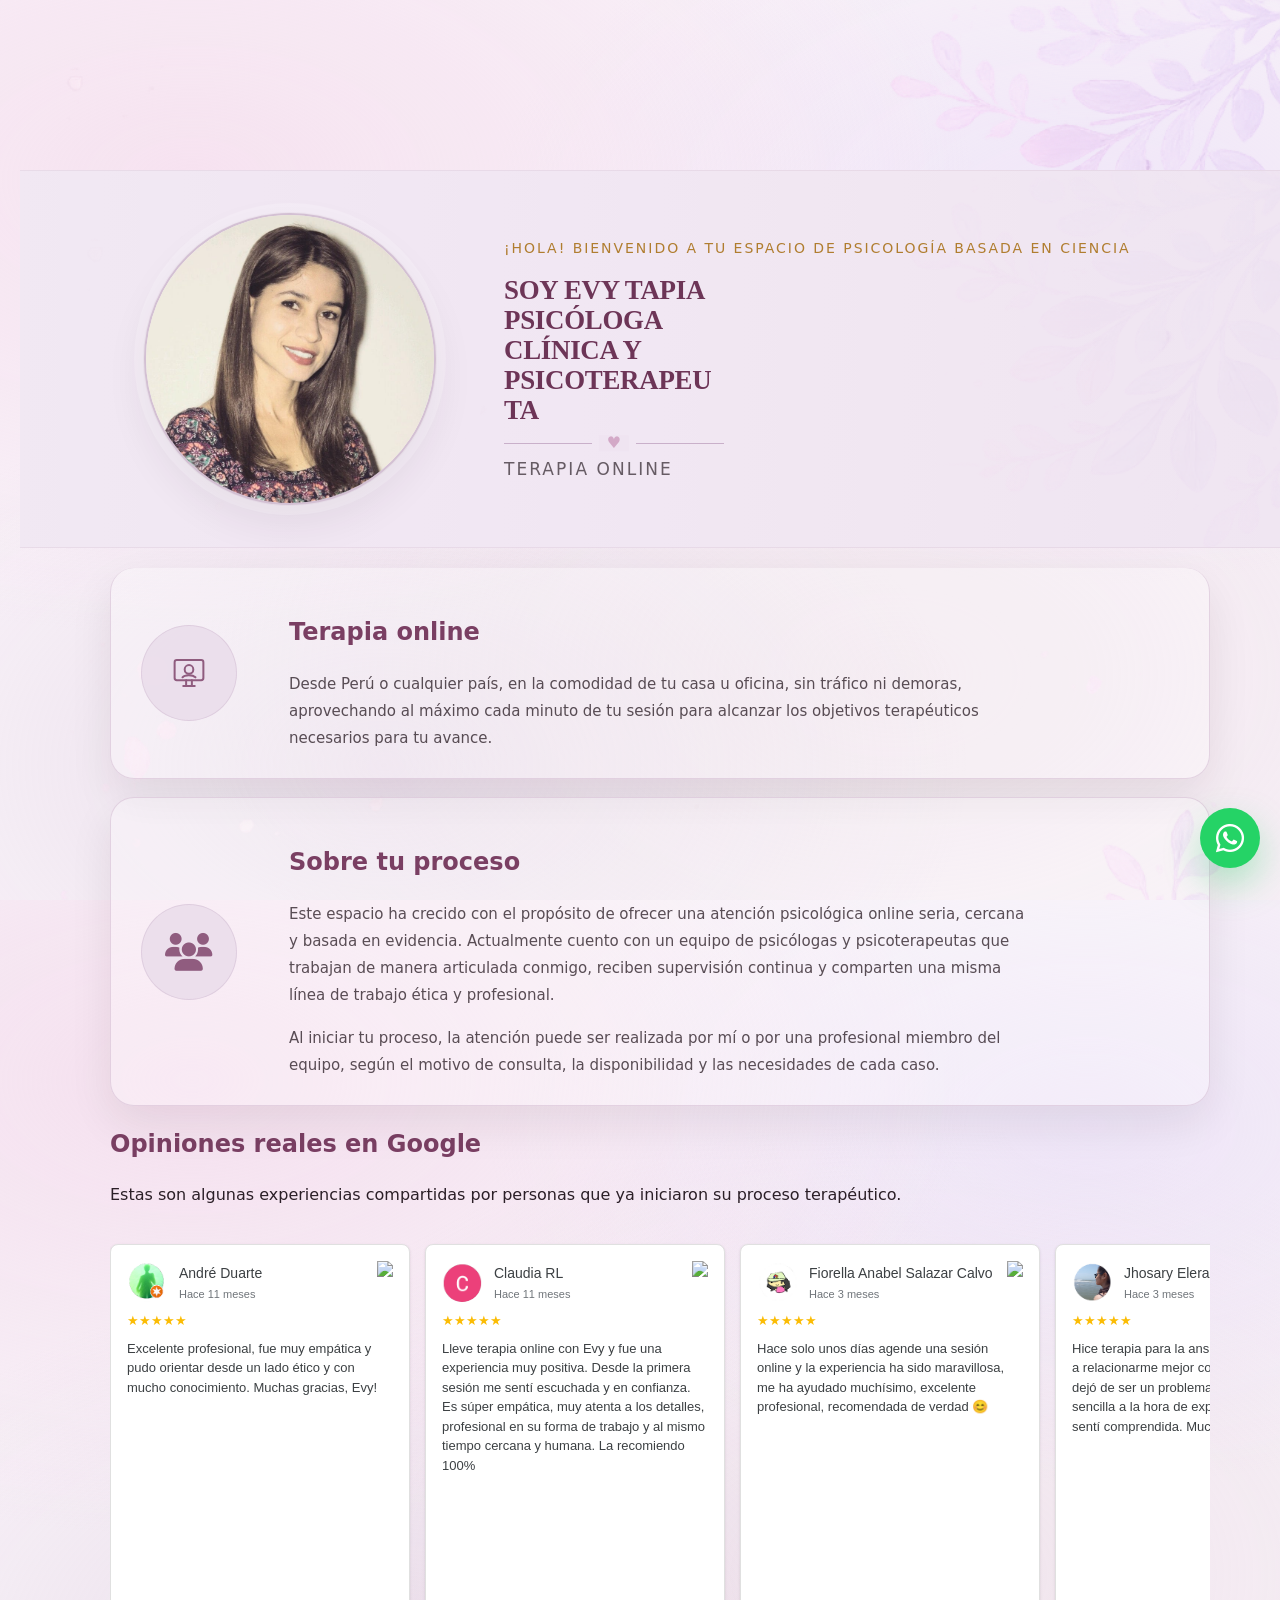
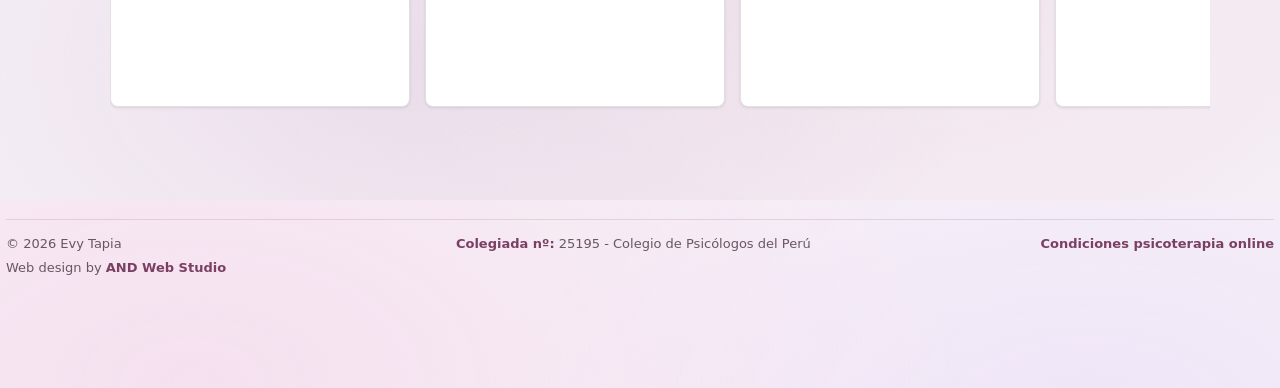
==== index.html @ 615bafdf "Update header 010" ====
<!doctype html>
<html lang="es">
<head>
	<!-- Google tag (gtag.js) -->
    <script async src="https://www.googletagmanager.com/gtag/js?id=G-EVJXFKHW8Q"></script>
    <script>
		window.dataLayer = window.dataLayer || [];
		function gtag(){dataLayer.push(arguments);}
		gtag('js', new Date());
		
		gtag('config', 'G-EVJXFKHW8Q');
	</script>
	<!-- Define caracteres especiais e acentos corretamente -->
	<meta charset="utf-8" />
	<!-- Garante boa adaptação em telemóveis e tablets -->
	<meta name="viewport" content="width=device-width,initial-scale=1" />
	<!-- Título principal que pode aparecer no Google e no separador do browser -->
	<title>Psicóloga online | Evy Tapia - Terapia basada en ciencia</title>
	<!-- Descrição curta da página para motores de pesquisa e possíveis resultados no Google -->
	<meta name="description" content="Psicóloga online en Perú y el extranjero (países hispanohablantes). Terapia basada en evidencia científica para ansiedad, rumia compleja, sobre pensamiento, depresión, regulación emocional, duelo y rupturas de pareja." />
	<!-- Indica qual é a URL oficial/principal da página -->
	<link rel="canonical" href="https://www.evytapiapsicologa.com/" />
	<!-- Autoriza indexação da página e seguimento dos links -->
	<meta name="robots" content="index, follow" />
	<!-- Dados estruturados para motores de pesquisa -->
	<script type="application/ld+json">
	{
		"@context": "https://schema.org",
		"@type": "ProfessionalService",
		"name": "Evy Tapia Psicóloga",
		"url": "https://www.evytapiapsicologa.com/",
		"image": "https://www.evytapiapsicologa.com/images/evy-avatar.jpg",
		"description": "Psicóloga clínica y psicoterapeuta online. Terapia basada en ciencia para adolescentes, jóvenes y adultos.",
		"email": "atendimento@evytapiapsicologa.com",
		"telephone": "+51999230000",
		"areaServed": [
			"Peru",
			"Online"
		],
		"availableLanguage": "Spanish",
		"founder": {
			"@type": "Person",
			"name": "Evy Tapia",
			"jobTitle": "Psicóloga clínica y psicoterapeuta"
		},
		"sameAs": [
		"https://www.instagram.com/evytapia.psicologa/"
		]
	}
	</script>

	<!-- Open Graph: pré-visualização ao partilhar o site -->
	<meta property="og:type" content="website" />
	<meta property="og:title" content="Psicóloga online | Evy Tapia" />
	<meta property="og:description" content="Psicóloga clínica y psicoterapeuta online. Terapia basada en ciencia para adolescentes, jóvenes y adultos." />
	<meta property="og:url" content="https://www.evytapiapsicologa.com/" />
	<meta property="og:image" content="https://www.evytapiapsicologa.com/images/evy-avatar.jpg" />
	<meta property="og:site_name" content="Evy Tapia Psicóloga" />
	<meta property="og:locale" content="es_ES" />
	
	<!-- Twitter / X Card -->
	<meta name="twitter:card" content="summary_large_image" />
	<meta name="twitter:title" content="Psicóloga online | Evy Tapia" />
	<meta name="twitter:description" content="Psicóloga clínica y psicoterapeuta online. Terapia basada en ciencia para adolescentes, jóvenes y adultos." />
	<meta name="twitter:image" content="https://www.evytapiapsicologa.com/images/evy-avatar.jpg" />
	
	<link rel="stylesheet" href="base.css" />
	<link rel="stylesheet" href="components.css" />
	<link rel="stylesheet" href="responsive.css" />
	<link rel="stylesheet" href="https://cdnjs.cloudflare.com/ajax/libs/font-awesome/6.5.0/css/all.min.css"> <!-- Biblioteca de ícones Font Awesome -->
</head>
<body>
	<!-- Evita que o header fixo tape o conteúdo -->
	<div class="headerSpacer" id="headerSpacer"></div>
	<!-- Container geral da página -->
	<div class="wrap">
		<!-- Header fixo com marca, menu e CTA -->
		
		<div id="header-container"></div>
		
		<!-- Estrutura principal das secções -->
		<div class="grid">
			
			<!-- TAB Inicio > visível por defeito -->
			<div class="panel isActive" id="tab-inicio">
				
				<section class="heroWide">
					<div class="heroWideInner">
						<div class="heroWidePhotoCol">
							<div class="heroPhotoCircle">
								<img src="images/evy-avatar.jpg" alt="Evy Tapia, psicóloga clínica y psicoterapeuta online" class="heroPhotoImage" />
							</div>
						</div>

            			<div class="heroWideTextCol">
              				<p class="heroWideEyebrow">¡HOLA! Bienvenido a tu espacio de psicología basada en ciencia</p>
							<h1 class="heroWideTitle">
								SOY EVY TAPIA<br>
								PSICÓLOGA CLÍNICA Y PSICOTERAPEUTA
							</h1>
							<div class="heroWideDivider"></div>
							<div class="heroWideTag">TERAPIA ONLINE</div>
						</div>
					</div>
				</section>
				<div class="homeInner">
          			<section class="section homeInfoCard noTop">
            			<h2>Terapia online</h2>
            			<p>Desde Perú o cualquier país, en la comodidad de tu casa u oficina, sin tráfico ni demoras, aprovechando al máximo cada minuto de tu sesión para alcanzar los objetivos terapéuticos necesarios para tu avance.</p>
					</section>

					<section class="section homeInfoCard homeInfoCardProcess">
						<h2>Sobre tu proceso</h2>
						<p>Este espacio ha crecido con el propósito de ofrecer una atención psicológica online seria, cercana y basada en evidencia. Actualmente cuento con un equipo de psicólogas y psicoterapeutas que trabajan de manera articulada conmigo, reciben supervisión continua y comparten una misma línea de trabajo ética y profesional.</p>
						<p>Al iniciar tu proceso, la atención puede ser realizada por mí o por una profesional miembro del equipo, según el motivo de consulta, la disponibilidad y las necesidades de cada caso.</p>
					</section>
				</div>
				<!-- Bloco de avaliações do Google -->
		        <div class="googleReviews">
					<section class="google-reviews" aria-labelledby="googleReviewsTitle"> <!-- Secção de testemunhos -->
						<div class="google-reviews-inner"> <!-- Conteúdo interno das avaliações -->
							<h2 id="googleReviewsTitle">Opiniones reales en Google</h2>
							<p>Estas son algunas experiencias compartidas por personas que ya iniciaron su proceso terapéutico.</p>
						  		<div id="google-reviews"> <!-- Lista de avaliações -->
							  		<section class="testimonials-section"> <!-- Carrossel de testemunhos -->
								  		<div class="testimonials-container"> <!-- Container do carrossel -->
									  		<div class="testimonials-viewport"> <!-- Área visível do carrossel -->
												<div class="testimonials-track" id="testimonialTrack"> <!-- Faixa móvel dos testemunhos -->
										  
													<!-- Card 1 -->
													<div class="testimonial-card">
														<div class="google-header">
															<div class="author-info">
																<div class="author-avatar">
																	<img src="images/testavatar1.png" alt="Foto de perfil de usuario en Google" class="author-photo">
																</div>
																<div class="author-meta">
																	<span class="author-name">André Duarte</span>
																	<span class="review-date">Hace 11 meses</span>
																</div>
															</div>
														  	<img class="google-icon" src="https://upload.wikimedia.org/wikipedia/commons/c/c1/Google_%22G%22_logo.svg" alt="Google">
														</div>
														<div class="google-stars">★★★★★</div>
														<p class="testimonial-text">Excelente profesional, fue muy empática y pudo orientar desde un lado ético y con mucho conocimiento. Muchas gracias, Evy!</p>
													</div>
													
													<!-- Card 2 -->
													<div class="testimonial-card">
														<div class="google-header">
															<div class="author-info">
																<div class="author-avatar">
															  		<img src="images/testavatar2.png" alt="Foto de perfil de usuario en Google" class="author-photo">
																</div>
																<div class="author-meta">
																	<span class="author-name">Claudia RL</span>
																	<span class="review-date">Hace 11 meses</span>
																</div>
															</div>
														  	<img class="google-icon" src="https://upload.wikimedia.org/wikipedia/commons/c/c1/Google_%22G%22_logo.svg" alt="Google">
														</div>
														<div class="google-stars">★★★★★</div>
														<p class="testimonial-text">Lleve terapia online con Evy y fue una experiencia muy positiva. Desde la primera sesión me sentí escuchada y en confianza. Es súper empática, muy atenta a los detalles, profesional en su forma de trabajo y al mismo tiempo cercana y humana. La recomiendo 100%</p>
													</div>
													
													<!-- Card 3 -->
													<div class="testimonial-card">
														<div class="google-header">
															<div class="author-info">
																<div class="author-avatar">
																	<img src="images/testavatar3.png" alt="Foto de perfil de usuario en Google" class="author-photo">
																</div>
																<div class="author-meta">
																	<span class="author-name">Fiorella Anabel Salazar Calvo</span>
															  		<span class="review-date">Hace 3 meses</span>
																</div>
														  	</div>
														  	<img class="google-icon" src="https://upload.wikimedia.org/wikipedia/commons/c/c1/Google_%22G%22_logo.svg" alt="Google">
														</div>
														<div class="google-stars">★★★★★</div>
														<p class="testimonial-text">Hace solo unos días agende una sesión online y la experiencia ha sido maravillosa, me ha ayudado muchísimo, excelente profesional, recomendada de verdad 😊</p>
													</div>
													
													<!-- Card 4 -->
													<div class="testimonial-card">
														<div class="google-header">
															<div class="author-info">
																<div class="author-avatar">
																	<img src="images/testavatar4.png" alt="Foto de perfil de usuario en Google" class="author-photo">
																</div>
																<div class="author-meta">
															  		<span class="author-name">Jhosary Elera</span>
															  		<span class="review-date">Hace 3 meses</span>
																</div>
														  	</div>
														  	<img class="google-icon" src="https://upload.wikimedia.org/wikipedia/commons/c/c1/Google_%22G%22_logo.svg" alt="Google">
														</div>
														<div class="google-stars">★★★★★</div>
														<p class="testimonial-text">Hice terapia para la ansiedad, Evy me enseñó a relacionarme mejor con los síntomas y eso dejó de ser un problema. Es muy clara y sencilla a la hora de explicar. Siempre me sentí comprendida. Muchas gracias Evy🤗</p>
													</div>
													
													<!-- Card 5 -->
													<div class="testimonial-card">
														<div class="google-header">
													  		<div class="author-info">
																<div class="author-avatar">
														 			<img src="images/testavatar5.png" alt="Foto de perfil de usuario en Google" class="author-photo">
																</div>
																<div class="author-meta">
																	<span class="author-name">César Reyes</span>
														  			<span class="review-date">Hace 3 meses</span>
																</div>
													  		</div>
													  		<img class="google-icon" src="https://upload.wikimedia.org/wikipedia/commons/c/c1/Google_%22G%22_logo.svg" alt="Google">
														</div>
														<div class="google-stars">★★★★★</div>
														<p class="testimonial-text">Tomé terapia online con Evy, fui con dudas porque mis experiencias no fueron buenas antes pero aquí aprendí con ejercicios y tareas todo sobre mi situación y estoy bastante agradecido porque nos fue muy bien. La recomiendo mucho definitivamente</p>
													</div>
													
													<!-- Card 6 -->
													<div class="testimonial-card">
														<div class="google-header">
													  		<div class="author-info">
																<div class="author-avatar">
														  			<img src="images/testavatar6.png" alt="Foto de perfil de usuario en Google" class="author-photo">
																</div>
																<div class="author-meta">
														  			<span class="author-name">Amancaes</span>
														  			<span class="review-date">Hace un mes</span>
																</div>
													  		</div>
													  		<img class="google-icon" src="https://upload.wikimedia.org/wikipedia/commons/c/c1/Google_%22G%22_logo.svg" alt="Google">
														</div>
														<div class="google-stars">★★★★★</div>
														<p class="testimonial-text">No podría estar más agradecida con Evy, llegué a ella en mi peor momento, ella me transmitió calma, me enseñó herramientas que me permitieron darme la posibilidad de cambiar mi vida pese a que yo pensé que no era posible. Ojalá más personas puedan acceder a su ayuda. Infinitas gracias querida Evy, mil bendiciones</p>
													</div>
													
													<!-- Card 7 -->
													<div class="testimonial-card">
														<div class="google-header">
															<div class="author-info">
																<div class="author-avatar">
																	<img src="images/testavatar7.png" alt="Foto de perfil de usuario en Google" class="author-photo">
																</div>
																<div class="author-meta">
																	<span class="author-name">Suady Morales</span>
																	<span class="review-date">Hace un mes</span>
																</div>
															</div>
													  		<img class="google-icon" src="https://upload.wikimedia.org/wikipedia/commons/c/c1/Google_%22G%22_logo.svg" alt="Google">
														</div>
														<div class="google-stars">★★★★★</div>
														<p class="testimonial-text">Llegué a Evy por recomendación de una amiga, ya que tenía pendiente volver a llevar terapia (luego de una muy mala experiencia en un centro psicológico local). Encontré en Evy a una profesional transparente, con paciencia y muchas ganas de ayudar. Me proporcionó un acercamiento mucho más positivo a la terapia, por lo cual estoy en extremo agradecida ya que fue un alivio del miedo que tenía de volver a llevar consultas psicológicas y en medio de mi propio proceso -que de por si ya era difícil de sobrellevar- eso significó tambien una cosa menos de que preocuparme, porque estaba en manos competentes. Sin duda alguna, ella sería mi primera opción si alguna vez alguien me preguntara por referencias de una buena psicóloga.</p>
													</div>
													
													<!-- Card 8 -->
													<div class="testimonial-card">
														<div class="google-header">
															<div class="author-info">
																<div class="author-avatar">
																	<img src="images/testavatar8.png" alt="Foto de perfil de usuario en Google" class="author-photo">
																</div>
																<div class="author-meta">
																	<span class="author-name">Quintiliano Rojas rivera</span>
																	<span class="review-date">Hace un mes</span>
																</div>
															</div>
															<img class="google-icon" src="https://upload.wikimedia.org/wikipedia/commons/c/c1/Google_%22G%22_logo.svg" alt="Google">
														</div>
														<div class="google-stars">★★★★★</div>
														<p class="testimonial-text">Llevé a mi hija con Evy, ella le dió mucha confianza a mi hija y a nosotros como padres, salimos orientados y más tranquilos porque su explicación fue clara y directa, se ve que sabe mucho y tiene mucha experiencia lo que nos dio seguridad para iniciar con la intervención que nos planteó. Muy agradecidos y optimistas de trabajar contigo Evy, gracias por tu dedicación.</p>
													</div>
													
													<!-- Card 9 -->
													<div class="testimonial-card">
														<div class="google-header">
															<div class="author-info">
																<div class="author-avatar">
																	<img src="images/testavatar9.png" alt="Foto de perfil de usuario en Google" class="author-photo">
																</div>
																<div class="author-meta">
																	<span class="author-name">Annabels</span>
																	<span class="review-date">Hace un mes</span>
																</div>
															</div>
															<img class="google-icon" src="https://upload.wikimedia.org/wikipedia/commons/c/c1/Google_%22G%22_logo.svg" alt="Google">
														</div>
														<div class="google-stars">★★★★★</div>
														<p class="testimonial-text">Creo que para las personas vulnerables, que estamos con síntomas que desconocemos, es importante caer en manos de buenos profesionales. Yo me sentía muy mal y desde el día uno Evy me dio esperanza y confianza,  explicándome cosas sobre mi problema que otros especialistas jamás me dijeron.  Estoy más que agradecida y comprometida a seguir avanzando, ver resultados en tan pocas semanas fue como una luz en años de oscuridad.</p>
													</div>
											
												</div> <!-- testimonialTrack -->
									  		</div> <!-- testimonials-viewport -->
										</div> <!-- testimonials-container -->
									</section> <!-- testimonials-section -->
					 			 </div> <!-- google-reviews -->
					
							</div> <!-- google-reviews-inner -->
						</section> <!-- google-reviews -->
					</div> <!-- googleReviews -->
					
				</div> <!-- TAB Inicio -->

				<!-- TAB Formacion -->
				<div class="panel" id="tab-formacion">
					<div class="card">
						<div class="section noTop">
							<h2>Mi formación</h2>
							<div class="aboutText">
								<ul class="eduList">
									<li>LICENCIADA EN PSICOLOGÍA CON ESPECIALIDAD EN PSICOLOGÍA CLÍNICA por la Universidad Nacional Federico Villarreal (Perú)</li>
									<li>ESPECIALISTA EN TERAPIA COGNITIVO-CONDUCTUAL de niños y adolescentes - Ipsicoc (Perú)</li>
									<li>ESPECIALISTA EN TERAPIAS CONTEXTUALES - Universidad de Almería (España)</li>
									<li>FORMACIÓN EN TERAPIA DE ACEPTACIÓN Y COMPROMISO - Instituto Liceo por el Dr. Fabián Oláz</li>
									<li>ENTRENAMIENTO EN ACTIVACIÓN CONDUCTUAL PARA LA DEPRESIÓN con el Dr. Jorge Barraca en España y Perú - Almería y por el Instituto peruano de análisis conductual</li>
									<li>ENTRENAMIENTO EN PSICOTERAPIA ANALÍTICA FUNCIONAL con el Dr. Michel Reyes - Instituto Liceo</li>
									<li>CURSO INTERNACIONAL DE TERAPIA DE ACEPTACIÓN Y COMPROMISO EN ADOLESCENTES con el Ps. Javier Mandil.</li>
									<li>CURSO INTERNACIONAL TERAPIA DIALÉCTICA CONDUCTUAL PARA NIÑOS Y ADOLESCENTES – Edilibros</li>
									<li>CURSO INTERNACIONAL ACT EN LA ADOLESCENCIA con la Dra. Bárbara Gil-Luciano</li>
								</ul>
							</div>
						</div>
					</div> <!-- card -->
				</div>

				<!-- TAB Sobre -->
				<div class="panel" id="tab-sobre">
					<div class="card">
	          			<div class="section noTop">
							<h2>Sobre mí</h2>
		            		<div class="aboutText">
								<p>
									Hola, soy psicoterapeuta especialista en terapias contextuales y en terapia cognitivo - conductual.
									Más allá de los títulos quiero que sepas que en algún momento yo también viví mucho malestar físico y psicológico, sin sentir que los especialistas a los que acudía pudiesen ayudarme, entendí en ese momento que esto no es un juego.
									La terapia basada en ciencia fue lo que me permitió salir adelante y desde entonces he trabajado mucho en formarme y entrenar para poder dar la mejor atención posible, porque se lo que es estar del otro lado.
								</p>
								<p>Llevo más de 10 años dando terapia y viendo cómo sí que es posible salir adelante, ver cómo las personas asisten pareciendo una vela que se va apagando y con trabajo conjunto y buen análisis, lograr recuperar esa luz y brillo en sus vidas, eso no tiene precio.</p>
								<p>Mi objetivo es que al fin puedas empezar a construir una vida que valga la pena ser vivida, la misma que no tiene que ser perfecta pero si valiosa para ti.</p>
								<p>Mi compromiso con cada consultante es al 100%, me gustan los resultados pero más importante, me gusta verlos crecer porque sí se puede.</p>
	            			</div>
						</div>
					</div> <!-- card -->
        		</div>
			
				<!-- TAB Trabajar -->
		        <div class="panel" id="tab-trabajar">
					<div class="card">
						<section class="workHero">
							<p class="workHeroEyebrow">TERAPIA ONLINE</p>
							<h2 class="workHeroTitle">Podemos trabajar en</h2>
							<div class="workHeroDivider" aria-hidden="true"></div>
								<p class="workHeroText">Acompañamiento profesional para ayudarte a comprender, gestionar y transformar lo que hoy te está afectando.</p>
						</section>
						<div class="workCards">
				            
							<article class="workCard">
								<div class="workCardIcon">
									<div class="workCardIconCircle workIconAnxiety" aria-hidden="true"></div>
								</div>
								<div class="workCardContent">
									<h3>Ansiedad y/o ataques de pánico</h3>
									<p>
										Sobrepensar, rumia, procrastinación, sensación de estar en alerta, pensamientos que no paran y dificultad para desconectar.
										Podemos trabajar en entender lo que te ocurre y desarrollar herramientas para manejarlo.
									</p>
								</div>
				            </article>
			
				            <article class="workCard">
								<div class="workCardIcon">
									<div class="workCardIconCircle workIconDepression" aria-hidden="true"></div>
								</div>
								<div class="workCardContent">
									<h3>Estado de ánimo bajo y depresión</h3>
									<p> Falta de energía, desmotivación o sensación de vacío. Un espacio para explorar lo que estás viviendo y empezar a recuperar sentido y dirección.</p>
								</div>
							</article>
			
							<article class="workCard">
								<div class="workCardIcon">
									<div class="workCardIconCircle workIconRegulation" aria-hidden="true"></div>
								</div>
								<div class="workCardContent">
									<h3>Dificultades en la regulación emocional</h3>
									<p> Cuando las emociones se sienten intensas o difíciles de manejar. Aprenderemos a relacionarte con ellas de una forma más flexible y saludable.</p>
								</div>
							</article>
			
							<article class="workCard">
								<div class="workCardIcon">
									<div class="workCardIconCircle workIconGrief" aria-hidden="true"></div>
								</div>
								<div class="workCardContent">
									<h3>Duelo</h3>
									<p>Procesos de pérdida que pueden generar dolor profundo. Acompañamiento respetando tu ritmo y tu proceso.</p>
								</div>
							</article>
			
							<article class="workCard">
								<div class="workCardIcon">
									<div class="workCardIconCircle workIconBreakup" aria-hidden="true"></div>
								</div>
								<div class="workCardContent">
									<h3>Rupturas de pareja</h3>
									<p>Momentos de cambio, dolor o confusión tras una relación. Un espacio para reconstruirte y entender lo vivido.</p>
								</div>
							</article>
							</div>
				
							<div class="workClosing">
								<div class="workClosingIcon">❦</div>
								<p>
								  No tienes que atravesarlo solo/a.<br>
								  <strong>Estoy aquí para acompañarte.</strong>
								</p>
							</div>
						</div> <!-- workCards -->
					</div> <!-- card -->
				</div> <!-- TAB Trabajar -->

				<!-- TAB Contacto -->
				<div class="panel" id="tab-contacto">
					<div class="card">
						<div class="section noTop">
							<h2>Contacto</h2>
							<div class="contactGrid">
								<a class="contactItem" href="mailto:atendimento@evytapiapsicologa.com">
									<div>
										<div><strong>Email</strong></div>
										<small>atendimento@evytapiapsicologa.com</small>
									</div>
									<div class="arrow">↗</div>
								</a>
								<a class="contactItem" href="https://wa.me/51999230000?text=Hola%2C%20quiero%20m%C3%A1s%20informaci%C3%B3n%20sobre%20terapia." target="_blank" rel="noreferrer" aria-label="WhatsApp">
									<div style="display:flex; align-items:center; gap:10px;">
										<i class="fa-brands fa-whatsapp contactWhatsappIcon" aria-hidden="true"></i>
										<div>
											<div><strong>WhatsApp</strong></div>
											<small>Mensaje directo</small>
										</div>
									</div>
								  <div class="arrow">↗</div>
								</a>
							</div>
						</div>

						<div class="section">
							<h3>Agendar cita</h3>
							<p>* Agenda cita enviando un mensaje al WhatsApp al teléfono o desde el enlace de la web.</p>
							<div style="height:10px"></div>
							<a class="btn btnPrimary" href="https://outlook.office.com/book/cita@evytapiapsicologa.com/" target="_blank" rel="noreferrer">
								Reservar cita
								<svg class="ico" viewBox="0 0 24 24" aria-hidden="true">
									<rect x="3.5" y="5" width="17" height="15.5" rx="2.5"></rect>
									<line x1="8" y1="3.5" x2="8" y2="7"></line>
									<line x1="16" y1="3.5" x2="16" y2="7"></line>
									<line x1="3.5" y1="9" x2="20.5" y2="9"></line>
									<path d="M8.5 13h3"></path>
									<path d="M8.5 16h7"></path>
								</svg>
							</a>
						</div>

						<div class="section">
							<h3>Sesiones online</h3>
							<p>* Sesiones online para personas en Perú y el extranjero (países hispanohablantes).</p>
						</div>
					</div> <!-- card -->
				</div>	<!-- TAB Contacto -->

				<!-- TAB Condiciones -->
        		<div class="panel" id="tab-condiciones">
					<div class="card">
						<div class="section noTop">
							<h2>Condiciones de la psicoterapia online</h2>
							
							<div class="conditionsWrap">
								<p class="conditionsIntro">
									Antes de iniciar un proceso terapéutico online, es importante que conozcas cómo funciona este servicio, cuáles son sus condiciones generales y qué aspectos organizativos permiten que el proceso se desarrolle con claridad, respeto y seguridad para ambas partes.
								</p>
								<div class="conditionsBlock">
									<h3>1. Modalidad de atención</h3>
									<p>La atención se realiza en modalidad online, mediante videollamada, en la fecha y hora previamente acordadas. La persona consultante debe contar con un dispositivo adecuado, conexión estable a internet, cámara y micrófono en buen funcionamiento.</p>
								</div>
								<div class="conditionsBlock">
									<h3>2. Duración de las sesiones</h3>
									<p>La duración habitual de cada sesión es de 50 minutos, salvo que se indique expresamente una modalidad distinta en un caso concreto.</p>
								</div>
								<div class="conditionsBlock">
									<h3>3. Reserva y confirmación</h3>
									<p>La cita se considera reservada una vez acordada por los medios habilitados por la profesional. Para confirmar la sesión, es necesario efectuar el pago por adelantado con un mínimo de 48 horas de antelación respecto a la fecha programada.</p>
									<p><b>Si el pago no se realiza dentro de ese plazo, la reserva quedará cancelada.</b></p>
								</div>
								<div class="conditionsBlock">
									<h3>4. Acceso a las sesiones</h3>
									<p>Una vez verificado el pago, recibirás el enlace de Google Meet para la sesión a través del medio de contacto acordado (correo electrónico o WhatsApp) antes del inicio de la consulta.</p>
								</div>
								<div class="conditionsBlock">
									<h3>5. Puntualidad</h3>
									<p>Es importante conectarse a la hora acordada. Si la persona consultante se incorpora con retraso, la sesión finalizará igualmente a la hora prevista, salvo que la profesional indique lo contrario en ese caso concreto.</p>
								</div>
								<div class="conditionsBlock">
									<h3>6. Cancelación, reagendamiento y reembolsos</h3>
									<p>Podrás cancelar o reagendar la sesión contratada con un mínimo de 24 horas de antelación respecto a la fecha y hora confirmadas.</p>
									<p><b>En caso de no respetarse este plazo, no será posible realizar cambios ni cancelaciones de la cita. El importe abonado no será reembolsado, salvo en situaciones excepcionales debidamente justificadas por causa de fuerza mayor.</b></p>
									<p><b>Una vez aceptada la cancelación dentro del plazo establecido, el reembolso se realizará a través del mismo método de pago utilizado inicialmente.</b></p>
								</div>
								<div class="conditionsBlock">
									<h3>7. Espacio adecuado para la sesión</h3>
									<p>La persona consultante se compromete a conectarse desde un lugar privado, tranquilo y adecuado para mantener la confidencialidad y aprovechar el espacio terapéutico de la mejor manera posible.</p>
								</div>
								<div class="conditionsBlock">
									<h3>8. Confidencialidad</h3>
									<p>Todo lo compartido en sesión será tratado con la confidencialidad propia del ejercicio profesional, salvo las excepciones legalmente aplicables. También se espera que la persona consultante respete la privacidad del espacio terapéutico.</p>
								</div>
								<div class="conditionsBlock">
									<h3>9. Grabaciones</h3>
									<p>Las sesiones no podrán ser grabadas, reproducidas ni difundidas por ninguna de las partes sin consentimiento previo y expreso.</p>
								</div>
								<div class="conditionsBlock">
									<h3>10. Alcance del servicio</h3>
									<p>La psicoterapia es un proceso profesional de acompañamiento y trabajo terapéutico. No garantiza resultados idénticos para todas las personas, ya que cada proceso depende de múltiples factores, entre ellos la continuidad, el contexto y el compromiso con el trabajo terapéutico.</p>
								</div>
								<div class="conditionsBlock">
									<h3>11. Situaciones de urgencia o emergencia</h3>
									<p>La psicoterapia online no sustituye servicios de urgencia, emergencias médicas ni atención inmediata en situaciones de riesgo. Si existe una situación urgente o una emergencia, debe acudirse a los servicios correspondientes del lugar donde se encuentre la persona consultante.</p>
								</div>
								<div class="conditionsBlock">
									<h3>12. Protección de datos y privacidad</h3>
									<p>Los datos personales facilitados se tratarán con confidencialidad y con respeto a la normativa aplicable en materia de protección de datos personales. La información recogida se utilizará únicamente para la gestión de la atención profesional, el contacto y el desarrollo del proceso terapéutico, en los términos que resulten aplicables.</p>
								</div>
								<div class="conditionsBlock">
									<h3>13. Aceptación de las condiciones</h3>
									<p>La reserva de una sesión o el inicio del proceso terapéutico implica que la persona consultante ha leído, comprendido y aceptado estas condiciones generales de atención online.</p>
								</div>
								
							</div> <!-- conditionsWrap -->
						</div> <!-- section noTop -->
					</div><!-- card -->
				</div> <!-- TAB Condiciones -->   
			
		</div> <!-- grid -->  
		
		<footer>
			<!--
			<div class="socialCard">
			<span class="label">Sígueme en redes:</span>
				<div class="socialIcons">
			
					<a href="https://www.instagram.com/evytapia.psicologa/" target="_blank" rel="noopener" aria-label="Instagram">
						<svg class="ico" viewBox="0 0 24 24" aria-hidden="true">
							<rect x="3.5" y="3.5" width="17" height="17" rx="5"></rect>
							<circle cx="12" cy="12" r="4"></circle>
							<circle cx="17.2" cy="6.8" r="1"></circle>
						</svg>
					</a>
			
					<a href="https://www.youtube.com/" target="_blank" rel="noopener" aria-label="YouTube">
						<svg class="ico" viewBox="0 0 24 24" aria-hidden="true">
							<rect x="3.5" y="7" width="17" height="10" rx="3"></rect>
							<path d="M11 10l4 2-4 2z"></path>
						</svg>
					</a>
			
					<a href="https://www.tiktok.com/" target="_blank" rel="noopener" aria-label="TikTok">
						<svg class="ico" viewBox="0 0 24 24" aria-hidden="true">
							<path d="M14 5c1.2 2 2.7 3 5 3v3c-2 0-3.7-.7-5-2v6.2a5.2 5.2 0 1 1-5.2-5.2c.5 0 1 .1 1.4.2v3.2a2.2 2.2 0 1 0 2.2 2.2V5z"></path>
						</svg>
					</a>
			
					<a href="https://www.linkedin.com/" target="_blank" rel="noopener" aria-label="LinkedIn">
						<svg class="ico" viewBox="0 0 24 24" aria-hidden="true">
							<rect x="4" y="9" width="4" height="11" rx="1"></rect>
							<circle cx="6" cy="6" r="1.2"></circle>
							<path d="M11 10v10"></path>
							<path d="M11 14c0-2.2 1.3-3.5 3.2-3.5S18 12 18 14.5V20"></path>
						</svg>
					</a>
			
				</div>
			</div>
			-->

			<div class="footerRow">
				<div class="footerBrand">
					<div>© <span id="year"></span> Evy Tapia</div>
						<div>
							Web design by
							<a href="https://regionvirtual.github.io/" target="_blank" rel="noopener">AND Web Studio</a>
						</div>
					</div>
					<div>
						<b>Colegiada nº:</b> 25195 - Colegio de Psicólogos del Perú
					</div>
				<a href="#condiciones" class="footerConditionsLink" data-tab-link="condiciones">Condiciones psicoterapia online</a>
				</div>
			</div>
		</footer>
	</div><!-- wrap -->

	<!-- Widget flutuante do WhatsApp -->
	<div class="waWidget" id="waWidget">
		<!-- Painel aberto do WhatsApp -->
		<div class="waPanel" id="waPanel" aria-hidden="true">
			
			<!-- Cabeçalho do painel -->
			<div class="waHeader">
		  		<div class="waHeaderTitle">WhatsApp: +51 999 230 000</div>
				<!-- Botão para fechar o painel -->
				<button class="waClose" id="waClose" type="button" aria-label="Cerrar ventana de WhatsApp">
					<span>×</span>
				</button>
			</div> <!-- waHeader -->
	
			<!-- Corpo do painel com mensagens iniciais -->
			<div class="waBody">
				<div class="waBubble">
					Hola 👋, soy <strong>Evy Tapia</strong>.<br>
					Me alegra que estés aquí.
				</div>
				<div class="waBubble">
					Cuéntame, ¿en qué puedo ayudarte?
				</div>
				<!-- Ação principal: abrir conversa no WhatsApp -->
				<div class="waAction">
					<a class="waSend" href="https://wa.me/51999230000?text=Hola%2C%20necesito%20m%C3%A1s%20informaci%C3%B3n%20sobre%20terapia." target="_blank" rel="noreferrer">
						Abrir chat
						<i class="fa-solid fa-paper-plane" aria-hidden="true"></i>
					</a>
				</div> <!-- waAction -->
			</div> <!-- waBody -->	
		</div> <!-- waPanel -->
	  
		<!-- Botão circular fixo que abre o painel -->
		<button class="waToggle" id="waToggle" type="button" aria-label="Abrir WhatsApp" aria-expanded="false" aria-controls="waPanel" title="Escribir por WhatsApp">
			<i class="fa-brands fa-whatsapp" aria-hidden="true"></i>
		</button>
	</div> <!-- waWidget -->

	<script>
		let currentIndex = 0;
		const track = document.getElementById('testimonialTrack');
		
		function startAutoScroll() {
		setInterval(() => {
		  const cards = document.querySelectorAll('.testimonial-card');
		  const cardsVisible = window.innerWidth > 768 ? 3 : 1;
		  const maxIndex = cards.length - cardsVisible;
		
		  currentIndex++;
		  if (currentIndex > maxIndex) {
			currentIndex = 0;
		  }
		
		  const cardWidth = cards[0].offsetWidth + 15; // Largura + gap
		  track.style.transform = `translateX(-${currentIndex * cardWidth}px)`;
		}, 10000);
		}
		
		// Inicia quando a página carregar
		window.onload = startAutoScroll;
	</script>
	
	<script>
		document.getElementById("year").textContent = new Date().getFullYear();
		
		const tabs = document.querySelectorAll(".tab");
		const tabLinks = document.querySelectorAll("[data-tab-link]");
		const panels = {
		  inicio: document.getElementById("tab-inicio"),
		  formacion: document.getElementById("tab-formacion"),
		  sobre: document.getElementById("tab-sobre"),
		  trabajar: document.getElementById("tab-trabajar"),
		  condiciones: document.getElementById("tab-condiciones"),
		  contacto: document.getElementById("tab-contacto"),
		};
		
		function setActive(name){
		  tabs.forEach(t => t.classList.toggle("isActive", t.dataset.tab === name));
		  document.querySelectorAll(".mobileMenuItem").forEach(item => item.classList.toggle("isActive", item.dataset.mobileTab === name));
		  Object.keys(panels).forEach(k => panels[k].classList.toggle("isActive", k === name));
		}
		
		tabs.forEach(t => {
		  t.addEventListener("click", () => {
			const name = t.dataset.tab;
			setActive(name);
			location.hash = name;
		  });
		});
		
		tabLinks.forEach(link => {
		  link.addEventListener("click", (e) => {
			e.preventDefault();
			const name = link.dataset.tabLink;
			setActive(name);
			location.hash = name;
			window.scrollTo({ top: 0, behavior: "smooth" });
		  });
		});
		
		const initial = (location.hash || "#inicio").replace("#","");
		if (panels[initial]) setActive(initial);
		
		const waWidget = document.getElementById("waWidget");
		const waToggle = document.getElementById("waToggle");
		const waPanel = document.getElementById("waPanel");
		const waClose = document.getElementById("waClose");
		
		function openWhatsAppPanel() {
		  waWidget.classList.add("isOpen");
		  waToggle.setAttribute("aria-expanded", "true");
		  waPanel.setAttribute("aria-hidden", "false");
		}
		
		function closeWhatsAppPanel() {
		  waWidget.classList.remove("isOpen");
		  waToggle.setAttribute("aria-expanded", "false");
		  waPanel.setAttribute("aria-hidden", "true");
		}
		
		function toggleWhatsAppPanel() {
		  if (waWidget.classList.contains("isOpen")) {
			closeWhatsAppPanel();
		  } else {
			openWhatsAppPanel();
		  }
		}
		
		waToggle.addEventListener("click", toggleWhatsAppPanel);
		waClose.addEventListener("click", closeWhatsAppPanel);
		
		document.addEventListener("click", function(e){
		  const clickedInside = waWidget.contains(e.target);
		  if (!clickedInside) {
			closeWhatsAppPanel();
		  }
		});
		
		document.addEventListener("keydown", function(e){
		  if (e.key === "Escape") {
			closeWhatsAppPanel();
		  }
		});
		
		const detailsWrap = document.getElementById("detailsWrap");
		const detailsToggle = document.getElementById("detailsToggle");
		const detailsPopover = document.getElementById("detailsPopover");
		const isDesktopHover = window.matchMedia("(hover: hover) and (pointer: fine)");
		
		function openDetails(){
		  detailsPopover.classList.add("isOpen");
		  detailsToggle.setAttribute("aria-expanded", "true");
		  detailsPopover.setAttribute("aria-hidden", "false");
		}
		
		function closeDetails(){
		  detailsPopover.classList.remove("isOpen");
		  detailsToggle.setAttribute("aria-expanded", "false");
		  detailsPopover.setAttribute("aria-hidden", "true");
		}
		
		function toggleDetails(){
		  if(detailsPopover.classList.contains("isOpen")){
			closeDetails();
		  }else{
			openDetails();
		  }
		}
		
		detailsToggle.addEventListener("click", function(e){
		  e.stopPropagation();
		  if(!isDesktopHover.matches){
			toggleDetails();
		  }
		});
		
		if(isDesktopHover.matches){
		  detailsWrap.addEventListener("mouseenter", openDetails);
		  detailsWrap.addEventListener("mouseleave", closeDetails);
		  detailsToggle.addEventListener("focus", openDetails);
		}
		
		document.addEventListener("click", function(e){
		  if(!detailsWrap.contains(e.target) && !isDesktopHover.matches){
			closeDetails();
		  }
		});
		
		document.addEventListener("keydown", function(e){
		  if(e.key === "Escape"){
			closeDetails();
		  }
		});
		
		const siteHeader = document.getElementById("siteHeader");
		const headerSpacer = document.getElementById("headerSpacer");
		const mobileMenuPanel = document.getElementById("mobileMenuPanel");
		const mobileMenuToggles = document.querySelectorAll(".mobileMenuToggle");
		const mobileMenuItems = document.querySelectorAll(".mobileMenuItem");
		const mobileBreakpoint = window.matchMedia("(max-width: 860px)");
		
		function setMobileMenuState(isOpen){
		  siteHeader.classList.toggle("mobileMenuOpen", isOpen);
		  mobileMenuToggles.forEach(toggle => {
			toggle.classList.toggle("isOpen", isOpen);
			toggle.setAttribute("aria-expanded", String(isOpen));
		  });
		  if(mobileMenuPanel){
			mobileMenuPanel.setAttribute("aria-hidden", String(!isOpen));
		  }
		  syncHeaderHeight();
		}
		
		function toggleMobileMenu(e){
		  e.stopPropagation();
		  if(!mobileBreakpoint.matches) return;
		  setMobileMenuState(!siteHeader.classList.contains("mobileMenuOpen"));
		}
		
		mobileMenuToggles.forEach(toggle => {
		  toggle.addEventListener("click", toggleMobileMenu);
		});
		
		mobileMenuItems.forEach(item => {
		  item.addEventListener("click", () => {
			const name = item.dataset.mobileTab;
			setActive(name);
			location.hash = name;
			setMobileMenuState(false);
		  });
		});
		
		document.addEventListener("click", function(e){
		  if(mobileBreakpoint.matches && !siteHeader.contains(e.target)){
			setMobileMenuState(false);
		  }
		});
		
		mobileBreakpoint.addEventListener("change", function(e){
		  if(!e.matches){
			setMobileMenuState(false);
		  }
		});

		
		function syncHeaderHeight(){
		  headerSpacer.style.height = siteHeader.offsetHeight + "px";
		}
		
		function updateStickyHeader(){
		  if(window.scrollY > 40){
			siteHeader.classList.add("isCompact", "is-scrolled");
		  }else{
			siteHeader.classList.remove("isCompact", "is-scrolled");
			setMobileMenuState(false);
		  }
		}
		
		window.addEventListener("load", syncHeaderHeight);
		window.addEventListener("resize", syncHeaderHeight);
		window.addEventListener("scroll", updateStickyHeader, { passive:true });
		
		updateStickyHeader();
	</script>
</body>
</html>
---- base.css ----
:root{
  --bgBase:#f7f1f7;

  --text:#2b1f27;
  --muted:#5d4a57;

  --accentDark:#7a3f63;
  --accentLight:#c7a6bd;

  --line:rgba(122,63,99,.18);
  --chip:rgba(199,166,189,.11);
  --cardTop: rgba(255,255,255,.38);
  --cardBot: rgba(255,255,255,.16);

  --shadow: 0 20px 60px rgba(33,18,28,.14);
  --radius: 20px;

  --max:1100px;
  --pageGap:20px;
  --pageWidth:min(var(--max), calc(100vw - (var(--pageGap) * 2)));
  --pageLeft:max(var(--pageGap), calc((100vw - var(--max)) / 2));

  --btn:#7a3f63;
  --btnText:#ffffff;
  --btnGhostBg:rgba(255,255,255,.18);

  --wa:#25D366;
  --waText:#ffffff;
  --waBubble:#ffffff;
  --waBubbleText:#2b2b2b;
  --waPanel:#e9f0ec;
}

*{box-sizing:border-box}
html,body{height:100%}

body{
  margin:0;
  font-family: ui-sans-serif, system-ui, -apple-system, Segoe UI, Roboto, Helvetica, Arial, "Apple Color Emoji","Segoe UI Emoji";
  color:var(--text);
  line-height:1.55;
  position:relative;
  min-height:100vh;
  overflow-x:hidden;

  background:
    radial-gradient(1200px 700px at 15% 20%, rgba(244,214,234,.62), transparent 65%),
    radial-gradient(1000px 600px at 85% 25%, rgba(232,220,248,.58), transparent 60%),
    radial-gradient(900px 600px at 30% 85%, rgba(214,191,216,.36), transparent 65%),
    radial-gradient(1100px 700px at 70% 75%, rgba(230,207,220,.38), transparent 65%),
    var(--bgBase);
}

body::before{
  content:"";
  position:fixed;
  inset:0;
  background-image:url("images/bg-corner.png");
  background-repeat:no-repeat;
  background-position:center top;
  background-size:cover;
  opacity:.55;
  pointer-events:none;
  z-index:0;
}

body::after{
  content:"";
  position:fixed;
  inset:0;
  background:rgba(255,255,255,.06);
  pointer-events:none;
  z-index:0;
}

.wrap{
  position:relative;
  z-index:1;
}

a{color:inherit}

h1,h2,h3,strong,b{color:var(--accentDark)}
.role, .metaLine, .noteLines, .bullets, .chip, .pill, .tab{color:var(--muted)}
.lead{color:rgba(43,31,39,.92)}
---- components.css ----
.wrap{
  width:100%;
  max-width:var(--max);
  margin:0 auto;
  padding:0 20px 60px;
  position:relative;
  z-index:1;
}

.headerSpacer{
  height:170px !important;
}

.siteHeader{
  position:fixed;
  top:0;
  left:50%;
  right:auto;
  transform:translateX(-50%);
  width:min(100%, var(--max));

  z-index:120;
  background:linear-gradient(180deg, rgba(247,241,247,.97), rgba(247,241,247,.93));
  backdrop-filter:blur(12px);
  border-bottom:1px solid rgba(122,63,99,.10);
  box-shadow:0 10px 26px rgba(33,18,28,.08);

  border-radius:0 0 24px 24px;
  overflow:hidden;
}
.siteHeader .top,
.siteHeader .navRow{
  width:100%;
  max-width:none;
  margin:0;
  padding-left:20px;
  padding-right:20px;
  box-sizing:border-box;
}

.top{
  display:flex;
  justify-content:space-between;
  align-items:center;
  gap:16px;
  padding-top:18px;
  padding-bottom:14px;
  max-height:90px;
  opacity:1;
  overflow:hidden;
  transition:max-height .28s ease, opacity .2s ease, padding .25s ease, margin .25s ease;
}

.siteHeader.isCompact .top{
  max-height:0;
  opacity:0;
  padding-top:0;
  padding-bottom:0;
  margin:0;
}

.brand{
  display:flex;
  align-items:center;
  gap:12px;
  min-height:42px;
}

.avatar{
  width:38px;
  height:38px;
  border-radius:50%;
  object-fit:cover;
  display:block;
  flex:0 0 38px;
  border:1.5px solid rgba(122,63,99,.18);
  box-shadow:
    0 0 0 6px rgba(255,255,255,.22),
    0 8px 20px rgba(122,63,99,.12);
}

.brand small{color:var(--muted)}

.mobileMenuToggle,
.mobileMenuPanel{
  display:none;
}


.ico, .iconSvg{
  width:18px;
  height:18px;
  display:block;
  flex:0 0 18px;
  stroke: var(--accentDark);
  fill: none;
  stroke-width: 1.8;
  stroke-linecap: round;
  stroke-linejoin: round;
  vector-effect: non-scaling-stroke;
}

a svg, button svg{
  width:18px !important;
  height:18px !important;
  flex:0 0 18px !important;
  display:block !important;
}

svg.ico path, svg.ico rect, svg.ico circle, svg.ico line{
  fill:none !important;
  stroke:var(--accentDark) !important;
}

.tabs{
  display:flex;
  flex-wrap:wrap;
  gap:10px;
  margin:0;
}

.tab{
  background: rgba(255,255,255,.20);
  border: 1px solid var(--line);
  padding: 10px 14px;
  border-radius: 999px;
  cursor: pointer;
  font-size: 14px;
  transition: opacity .2s ease, transform .08s ease, background .2s ease, border-color .2s ease;
}

.tab:active{transform: scale(.99)}
.tab:hover{opacity:.95}

.tab.isActive{
  background: rgba(122,63,99,.12);
  color: var(--accentDark);
  border-color: rgba(122,63,99,.28);
  font-weight: 700;
}

.navRow{
  display:flex;
  align-items:flex-start;
  justify-content:space-between;
  gap:16px;
  margin:0;
  padding-top:0;
  padding-bottom:18px;
  flex-wrap:wrap;
  position:relative;
  z-index:50;
  transition:padding .25s ease;
}

.siteHeader.isCompact .navRow{
  padding-top:12px;
  padding-bottom:12px;
}

.navRow .tabs{
  flex:1 1 auto;
}

.navCta{
  flex:0 0 auto;
  position:relative;
}

.navActions{
  display:flex;
  align-items:center;
  gap:10px;
  flex-wrap:wrap;
  position:relative;
}

/* =========================================================
   BOTÕES
========================================================= */

.btn{
  appearance:none;
  border:0;
  display:inline-flex;
  align-items:center;
  justify-content:center;
  gap:10px;
  padding:12px 16px;
  border-radius:14px;
  font-weight:750;
  text-decoration:none;
  cursor:pointer;
  transition:
    transform .08s ease,
    opacity .2s ease,
    background .2s ease,
    border-color .2s ease;
  user-select:none;
  white-space:nowrap;
}

/* Efeito ao clicar */
.btn:active{
  transform:scale(.99);
}

/* =========================================================
   BOTÃO PRINCIPAL DO HEADER
========================================================= */

.btnTopCta{
  padding:12px 18px;
  border-radius:16px;
}

/* Ícone Font Awesome dentro do botão */
.btnTopCta i{
  font-size:18px;
  line-height:1;
  color:var(--btnText);
  display:block;
  flex:0 0 auto;
}

/* =========================================================
   BOTÃO PRIMÁRIO
========================================================= */

.btnPrimary{
  background:var(--btn);
  color:var(--btnText);
  box-shadow:0 10px 30px rgba(122,63,99,.25);
}

.btnPrimary:hover{
  opacity:.95;
}

/* =========================================================
   BOTÃO GHOST
========================================================= */

.btnGhost{
  background:var(--btnGhostBg);
  border:1px solid rgba(122,63,99,.18);
  color:var(--accentDark);
}

.btnGhost:hover{
  background:rgba(255,255,255,.20);
  border-color:rgba(122,63,99,.26);
}

/* =========================================================
   BOTÃO DETALHES
========================================================= */

.btnDetails{
  display:none;
  background:rgba(255,255,255,.20);
  border:1px solid var(--line);
  color:var(--accentDark);
  font-weight:800;
  padding:12px 15px;
  border-radius:16px;
  align-items:center;
  justify-content:center;
  gap:8px;
  cursor:pointer;
  transition:
    background .2s ease,
    border-color .2s ease,
    transform .08s ease;
}

.btnDetails:hover{
  background:rgba(255,255,255,.28);
  border-color:rgba(122,63,99,.26);
}

.btnDetails:active{
  transform:scale(.99);
}

.detailsArrow{
  font-size:12px;
  line-height:1;
  transform:translateY(1px);
}

.detailsPopover{
  position:absolute;
  top:calc(100% + 12px);
  right:0;
  width:360px;
  max-width:min(92vw, 360px);
  background: linear-gradient(180deg, rgba(255,255,255,.96), rgba(247,240,244,.96));
  border:1px solid rgba(122,63,99,.18);
  border-radius:22px;
  box-shadow:0 24px 60px rgba(33,18,28,.20);
  backdrop-filter: blur(12px);
  padding:18px;
  opacity:0;
  visibility:hidden;
  transform:translateY(8px) scale(.98);
  transition:opacity .2s ease, transform .2s ease, visibility .2s ease;
  z-index:9999;
}

/* Permite que a caixa de detalhes apareça fora da barra/header */
.siteHeader,
.navRow,
.navCta,
.navActions{
  overflow:visible;
}

.detailsPopover.isOpen{
  opacity:1;
  visibility:visible;
  transform:translateY(0) scale(1);
}

.detailsPopoverTitle{
  margin:0 0 12px;
  font-size:16px;
  letter-spacing:.02em;
  text-transform:uppercase;
  color:var(--accentDark);
  opacity:.85;
  font-weight:900;
}

/* Desktop: abre os detalhes ao passar o rato por cima da área dos botões */
@media (hover:hover) and (pointer:fine){

  .navActions:hover .detailsPopover{
    opacity:1;
    visibility:visible;
    transform:translateY(0) scale(1);
  }

}

.popupList{
  margin:0;
  padding:0;
  list-style:none;
  display:grid;
  gap:10px;
}

.popupItem{
  display:flex;
  gap:10px;
  align-items:flex-start;
  padding:12px;
  border:1px solid rgba(122,63,99,.18);
  border-radius:14px;
  background: rgba(255,255,255,.62);
}

.popupItem b{
  display:block;
  font-size:14.5px;
  color: var(--accentDark);
}

.popupItem span{
  display:block;
  color:var(--muted);
  font-size:14px;
}

.popupIcon{
  width:18px;
  height:18px;
  border-radius:6px;
  background: rgba(122,63,99,.14);
  flex:0 0 18px;
  margin-top:2px;
}

.popupNoteTitle{
  margin:16px 0 8px;
  color: var(--accentDark);
  font-weight:900;
  letter-spacing:.02em;
  text-transform: uppercase;
  font-size:16px;
  opacity:.85;
}

.popupNoteText{
  margin:0;
  color:var(--muted);
  font-size:14.5px;
  line-height:1.65;
}

.grid{
  display:grid;
  grid-template-columns:1fr;
  gap:26px;
  align-items:start;
}

.card{
  border:1px solid rgba(122,63,99,.10);
  border-radius:24px;
  background:rgba(255,255,255,.10);
  box-shadow:0 18px 50px rgba(33,18,28,.08);
  overflow:visible;
}

.hero{
  padding:22px 28px 26px;
  border-top:0;
  background:rgba(255,255,255,.10);
}

h1{
  font-size: clamp(30px, 3.6vw, 44px);
  line-height:1.1;
  margin:0 0 10px;
  letter-spacing:-.02em;
}

.role{
  margin:0 0 18px;
  font-size:16px;
}

.lead{
  margin:0;
  font-size:18px;
  line-height:1.9;
  max-width:100%;
  color:rgba(43,31,39,.96);
  text-align:justify;
}

.metaLine{
  margin:26px 0 0;
  font-size:14.5px;
  color:rgba(93,74,87,.95);
}

.metaLine b{
  color: var(--accentDark);
  font-weight:800;
}

.chips{
  display:flex;
  flex-wrap:wrap;
  gap:10px;
  margin:24px 0 0;
}

.chip{
  padding:7px 11px;
  border:1px solid rgba(122,63,99,.12);
  border-radius:999px;
  background: var(--chip);
  font-size:13px;
  color: rgba(93,74,87,.88);
}

.section{
  padding:22px 28px 26px;
  border-top:1px solid rgba(122,63,99,.14);
  background: rgba(255,255,255,.10);
}

.section.noTop{border-top:0}

.section h3{
  margin:0 0 10px;
  font-size:16px;
}

.section p{
  margin:0;
  color: var(--muted);
  font-size:14.8px;
  max-width:85ch;
}

.section .aboutText p{
  margin:0;
  line-height:1.9;
}

.section .aboutText p + p{
  margin-top:22px;
}

.bullets{
  margin:10px 0 0;
  padding-left:18px;
  color: var(--muted);
  font-size:14.8px;
}

.bullets li{margin:8px 0}

.noteLines{
  margin-top:10px;
  color: var(--muted);
  font-size:14.8px;
}

.eduCard{
  margin-top:14px;
  padding:14px;
  border:1px solid rgba(122,63,99,.18);
  border-radius:14px;
  background: rgba(255,255,255,.12);
}

.eduTitle{
  margin:0 0 10px;
  font-size:15px;
  font-weight:800;
  color: var(--accentDark);
}

.eduList{
  margin:0;
  padding-left:18px;
  color: var(--muted);
  font-size:14.6px;
}

.eduList li{margin:8px 0}

.cols3{
  display:grid;
  grid-template-columns: repeat(3, 1fr);
  gap:8px 18px;
  margin-top:12px;
  color: var(--muted);
  font-size:14.8px;
}

.cols1{
  display:grid;
  grid-template-columns:1fr;
  gap:8px;
  margin-top:12px;
  color: var(--muted);
  font-size:14.8px;
}

.item{
  display:flex;
  gap:10px;
  align-items:flex-start;
}

.chev{
  margin-top:2px;
  opacity:.9;
  color: var(--accentDark);
}

.contactGrid{
  display:grid;
  grid-template-columns:1fr 1fr;
  gap:12px;
  margin-top:14px;
}

.contactItem{
  padding:14px;
  border:1px solid rgba(122,63,99,.18);
  border-radius:14px;
  background: rgba(255,255,255,.12);
  text-decoration:none;
  display:flex;
  align-items:center;
  justify-content:space-between;
  gap:12px;
  transition: background .2s ease, border-color .2s ease, transform .08s ease;
}

.contactItem:hover{
  background: rgba(255,255,255,.18);
  border-color: rgba(122,63,99,.26);
}

.contactItem:active{
  transform:scale(.995);
}

.contactItem small{
  color:var(--muted);
}

.arrow{
  opacity:.75;
  color: var(--accentDark);
}

/* Ícone Font Awesome do WhatsApp na área de contacto */
.contactWhatsappIcon{
  font-size:30px;
  line-height:1;
  color:var(--wa);
  display:block;
  flex:0 0 30px;
  width:30px;
  text-align:center;
}

.conditionsWrap{
  display:grid;
  gap:18px;
  margin-top:8px;
}

.conditionsIntro{
  font-size:15.5px;
  line-height:1.8;
  color:rgba(43,31,39,.94);
  max-width:78ch;
}

.conditionsBlock{
  padding:18px;
  border:1px solid rgba(122,63,99,.16);
  border-radius:16px;
  background:rgba(255,255,255,.10);
}

.conditionsBlock h3{
  margin:0 0 10px;
  font-size:16.5px;
  line-height:1.35;
  color:var(--accentDark);
  font-weight:800;
}

.conditionsBlock p{
  margin:0;
  color:var(--muted);
  font-size:14.8px;
  line-height:1.75;
  max-width:85ch;
}

.conditionsBlock p strong,
.conditionsBlock p b{
  color:var(--accentDark);
  font-weight:700;
}

footer{
  margin-top:22px;
  padding:0 6px 110px;
}

.footerRow{
  margin-top:18px;
  border-top:1px solid rgba(122,63,99,.16);
  padding-top:14px;
  display:flex;
  align-items:flex-start;
  justify-content:space-between;
  gap:12px 24px;
  flex-wrap:wrap;
  color: rgba(93,74,87,.92);
  font-size:13px;
}

.footerBrand{
  display:flex;
  flex-direction:column;
  gap:4px;
}

.footerRow a{
  color:var(--accentDark);
  text-decoration:none;
  font-weight:700;
}

.footerRow a:hover{
  opacity:.8;
  text-decoration:underline;
}

.footerConditionsLink{
  color:var(--accentDark);
  text-decoration:none;
  font-weight:700;
  cursor:pointer;
  transition:opacity .2s ease;
}

.footerConditionsLink:hover{
  opacity:.8;
  text-decoration:underline;
}

.socialCard{
  width:100%;
  display:flex;
  align-items:center;
  justify-content:center;
  gap:14px;
  flex-wrap:wrap;
  padding:18px 18px;
  border-radius:16px;
  border:1px solid rgba(122,63,99,.16);
  background: rgba(255,255,255,.16);
  box-shadow:0 18px 50px rgba(33,18,28,.14);
  backdrop-filter: blur(10px);
}

.socialCard .label{
  color: var(--accentDark);
  font-weight:900;
  letter-spacing:.01em;
}

.socialIcons{
  display:flex;
  align-items:center;
  gap:14px;
  flex-wrap:wrap;
}

.socialIcons a{
  width:34px;
  height:34px;
  display:inline-flex;
  align-items:center;
  justify-content:center;
  border-radius:10px;
  border:1px solid rgba(122,63,99,.16);
  background: rgba(255,255,255,.10);
  text-decoration:none;
  transition: transform .08s ease, background .2s ease, border-color .2s ease;
}

.socialIcons a:hover{
  background: rgba(255,255,255,.18);
  border-color: rgba(122,63,99,.24);
}

.socialIcons a:active{transform: scale(.99)}

.panel{display:none;}
.panel.isActive{display:block;}

.heroWide{
  position:relative;
  overflow:hidden;

  width:100vw;
  margin-left:calc(50% - 50vw);
  margin-right:calc(50% - 50vw);

  padding:42px 0;

  background:
    linear-gradient(90deg, rgba(255,255,255,.14), rgba(255,255,255,.08)),
    #efe4f1;

  border-top:1px solid rgba(122,63,99,.08);
  border-bottom:1px solid rgba(122,63,99,.08);
  border-radius:0;
}
.heroWide::before{
  content:"";
  position:absolute;
  inset:0;
  background-image:url("images/bg-corner.png");
  background-repeat:no-repeat;
  background-position:center top;
  background-size:cover;
  opacity:.12;
  pointer-events:none;
}

.heroWideInner{
  position:relative;
  z-index:1;

  width:min(100%, var(--max));
  max-width:none;
  margin:0 auto;
  padding-left:20px;
  padding-right:20px;
  box-sizing:border-box;

  display:grid;
  grid-template-columns:320px minmax(0, 1fr);
  align-items:center;
  gap:54px;
}
.heroWidePhotoCol{
  display:flex;
  justify-content:center;
  align-items:center;
}

.heroPhotoCircle{
  width:292px;
  height:292px;
  border-radius:50%;
  overflow:hidden;
  flex:0 0 292px;
  background:#f4edf2;
  border:2px solid rgba(196,171,196,.68);
  box-shadow:
    0 0 0 10px rgba(255,255,255,.18),
    0 0 0 1px rgba(122,63,99,.05),
    0 18px 40px rgba(55,33,47,.08);
}

.heroPhotoImage{
  width:100%;
  height:100%;
  display:block;
  object-fit:cover;
}

.heroWideTextCol{
  display:flex;
  flex-direction:column;
  align-items:flex-start;
  justify-content:center;
  min-width:0;
}

.heroWideEyebrow{
  margin:0 0 16px;
  font-size:14px;
  line-height:1.5;
  letter-spacing:.14em;
  text-transform:uppercase;
  color:#b07d2f;
}

.heroWideTitle{
  margin:0;
  max-width:16ch;
  font-family: Georgia, "Times New Roman", serif;
  font-size:clamp(22px, 2.1vw, 36px);
  line-height:1.12;
  letter-spacing:-.01em;
  color:#6d3557;
  font-weight:700;
  word-break:normal;
  overflow-wrap:break-word;
}

.heroWideDivider{
  position:relative;
  width:220px;
  height:1px;
  margin:18px 0 14px;
  background:linear-gradient(
    90deg,
    rgba(186,155,186,.72) 0,
    rgba(186,155,186,.72) 40%,
    transparent 40%,
    transparent 60%,
    rgba(186,155,186,.72) 60%,
    rgba(186,155,186,.72) 100%
  );
}

.heroWideDivider::after{
  content:"♥";
  position:absolute;
  left:50%;
  top:50%;
  transform:translate(-50%, -54%);
  font-size:16px;
  line-height:1;
  color:#d3a9c7;
  background:#efe4f1;
  padding:0 8px;
}

.heroWideTag{
  font-size:17px;
  line-height:1.3;
  letter-spacing:.12em;
  text-transform:uppercase;
  color:rgba(43,31,39,.70);
}

.homeInner{
  width:100%;
  max-width:var(--max);
  margin:20px auto 20px;
  padding:0;
}
.homeInfoCard{
  position:relative;
  overflow:hidden;
  border:1px solid rgba(213,191,212,.62);
  border-radius:24px;
  background:rgba(255,255,255,.30);
  box-shadow:0 18px 44px rgba(33,18,28,.08);
  padding:26px 30px 26px 178px;
  min-height:150px;
}

.homeInfoCard::before{
  content:"";
  position:absolute;
  left:30px;
  top:50%;
  transform:translateY(-50%);
  width:96px;
  height:96px;
  border-radius:50%;
  background:rgba(234,221,235,.88);
  box-shadow: inset 0 0 0 1px rgba(196,171,196,.34);
}

.homeInfoCard::after{
  content:"";
  position:absolute;
  left:55px;
  top:50%;
  transform:translateY(-50%);
  width:46px;
  height:46px;
  background-repeat:no-repeat;
  background-position:center;
  background-size:contain;
  opacity:.88;
  background-image:url("data:image/svg+xml;utf8,<svg xmlns='http://www.w3.org/2000/svg' viewBox='0 0 64 64' fill='none' stroke='%23834a70' stroke-width='2.8' stroke-linecap='round' stroke-linejoin='round'><rect x='12' y='14' width='40' height='28' rx='3'/><path d='M24 50h16'/><path d='M28 42v8'/><path d='M36 42v8'/><circle cx='32' cy='27' r='6'/><path d='M23 38c2.8-4 14.2-4 18 0'/></svg>");
}

.homeInfoCard h3{
  margin-bottom:10px;
  font-family: Georgia, "Times New Roman", serif;
  font-size:22px;
  line-height:1.2;
  color:#6d3557;
}

.homeInfoCard p{
  font-size:15px;
  line-height:1.8;
  color:rgba(43,31,39,.78);
  max-width:78ch;
}

/* PODEMOS TRABAJAR EN */
.workHero{
  padding:34px 28px 18px;
  text-align:center;
  background:rgba(255,255,255,.10);
}

.workHeroEyebrow{
  margin:0 0 10px;
  font-size:13px;
  letter-spacing:.18em;
  text-transform:uppercase;
  color:#b07d2f;
  font-weight:700;
}

.workHeroTitle{
  margin:0;
  font-family:Georgia, "Times New Roman", serif;
  font-size:clamp(30px, 3.2vw, 44px);
  line-height:1.12;
  color:#6d3557;
  font-weight:700;
}

.workHeroDivider{
  position:relative;
  width:190px;
  height:1px;
  margin:18px auto 18px;
  background:linear-gradient(
    90deg,
    rgba(186,155,186,.72) 0,
    rgba(186,155,186,.72) 40%,
    transparent 40%,
    transparent 60%,
    rgba(186,155,186,.72) 60%,
    rgba(186,155,186,.72) 100%
  );
}

.workHeroDivider::after{
  content:"❦";
  position:absolute;
  left:50%;
  top:50%;
  transform:translate(-50%, -54%);
  font-size:18px;
  line-height:1;
  color:#c9a1bd;
  background:#f7f1f7;
  padding:0 9px;
}

.workHeroText{
  margin:0 auto;
  max-width:60ch;
  color:rgba(93,74,87,.92);
  font-size:16px;
  line-height:1.8;
}

.workCards{
  display:grid;
  gap:18px;
  padding:10px 28px 30px;
}

.workCard{
  position:relative;
  display:grid;
  grid-template-columns:140px minmax(0, 1fr);
  gap:28px;
  align-items:center;
  padding:28px 32px;
  border:1px solid rgba(213,191,212,.62);
  border-radius:26px;
  background:rgba(255,255,255,.32);
  box-shadow:0 18px 44px rgba(33,18,28,.08);
  overflow:hidden;
}

.workCard::before{
  content:"";
  position:absolute;
  inset:0;
  background:
    radial-gradient(circle at 12% 20%, rgba(255,255,255,.50), transparent 22%),
    radial-gradient(circle at 86% 78%, rgba(244,214,234,.28), transparent 28%);
  pointer-events:none;
}

.workCardIcon,
.workCardContent{
  position:relative;
  z-index:1;
}

.workCardIcon{
  display:flex;
  justify-content:center;
  align-items:center;
}

.workCardIconCircle{
  width:112px;
  height:112px;
  border-radius:50%;
  position:relative;
  background-color:rgba(234,221,235,.88);
  background-repeat:no-repeat;
  background-position:center;
  background-size:78px 78px;
  border:1px solid rgba(196,171,196,.34);
  box-shadow:inset 0 0 0 1px rgba(122,63,99,.05);
}

.workCardIconCircle::before,
.workCardIconCircle::after{
  content:none !important;
  display:none !important;
}

.workIconAnxiety{
  background-image:url("images/Anxiety.png");
}

.workIconDepression{
  background-image:url("images/Depression.png");
}

.workIconRegulation{
  background-image:url("images/Regulation.png");
}

.workIconGrief{
  background-image:url("images/Grief.png");
}

.workIconBreakup{
  background-image:url("images/Breakup.png");
}

.workCardContent h3{
  margin:0 0 10px;
  font-family:Georgia, "Times New Roman", serif;
  font-size:24px;
  line-height:1.2;
  color:#6d3557;
}

.workCardContent p{
  margin:0;
  max-width:70ch;
  color:rgba(93,74,87,.95);
  font-size:15.8px;
  line-height:1.85;
}

.workClosing{
  padding:2px 28px 34px;
  text-align:center;
}

.workClosingIcon{
  color:#c9a1bd;
  font-size:24px;
  line-height:1;
  margin-bottom:8px;
}

.workClosing p{
  margin:0;
  color:rgba(93,74,87,.95);
  font-size:16px;
  line-height:1.7;
}

.workClosing strong{
  color:#6d3557;
}

/* Google Reviews */
.testimonials-section {
  width: 100%;
  max-width: 100vw;
  overflow: hidden !important;
  box-sizing: border-box;
  padding: 10px 0 20px;
}

/* Container próprio das avaliações */
.testimonials-container {
  width: 100%;
  max-width: 1100px;
  margin: 0 auto;
}

.testimonials-title {
  text-align: center;
  color: #2b1f27;
  margin-bottom: 25px;
  font-family: sans-serif;
}

.testimonials-viewport {
  width: 100%;
  max-width: 100%;
  overflow: hidden !important;
  padding: 10px 0;
  position: relative;
}

.testimonials-track,
#testimonialTrack {
  display: flex;
  flex-wrap: nowrap;
  gap: 15px;
  transition: transform 0.8s cubic-bezier(0.4, 0, 0.2, 1);
  width: max-content;
}

.testimonial-card {
  width: 300px;
  min-width: 300px;
  background: #fff;
  border: 1px solid #e0e0e0;
  border-radius: 8px;
  padding: 16px;
  box-shadow: 0 1px 3px rgba(0,0,0,0.1);
  box-sizing: border-box;
  font-family: Roboto, Arial, sans-serif;
  height: auto;
}

.google-header {
  display: flex;
  justify-content: space-between;
  margin-bottom: 8px;
}

.author-info {
  display: flex;
  align-items: center;
  gap: 12px;
}

.author-avatar {
  width: 40px;
  height: 40px;
  border-radius: 50%;
  overflow: hidden;
  color: #fff;
  display: flex;
  align-items: center;
  justify-content: center;
  background: #eee;
  font-weight: bold;
  font-size: 14px;
}

.author-photo {
  width: 100%;
  height: 100%;
  object-fit: cover;
}

.author-name {
  font-weight: 500;
  font-size: 14px;
  color: #3c4043;
}

.review-date {
  font-size: 11px;
  color: #70757a;
  display: block;
}

.google-icon {
  width: 16px;
  height: 16px;
}

.google-stars {
  color: #fbbc04;
  font-size: 13px;
  margin: 0 0 8px 0;
}

.testimonial-text {
  font-size: 13px;
  line-height: 1.5;
  color: #3c4043;
  margin: 0;
}

@media (max-width: 768px) {
  .testimonial-card {
    width: calc(100vw - 40px);
    min-width: calc(100vw - 40px);
  }
}

/* WHATSAPP */
.waWidget{
  position:fixed;
  right:20px;
  bottom:32px;
  z-index:99999;
  display:flex;
  flex-direction:column;
  align-items:flex-end;
  gap:14px;
  pointer-events:none;
}

.waToggle,
.waPanel,
.waClose,
.waSend{
  pointer-events:auto;
}

/* Botão circular flutuante do WhatsApp */
.waToggle{
  width:60px;
  height:60px;
  border:0;
  border-radius:999px;
  background:var(--wa);
  color:#fff;
  display:flex;
  align-items:center;
  justify-content:center;
  cursor:pointer;
  box-shadow:0 16px 36px rgba(37, 211, 102, .34);
  transition:transform .15s ease, box-shadow .2s ease, opacity .2s ease;
  padding:0;
}

.waToggle:hover{
  transform:translateY(-2px);
  box-shadow:0 20px 40px rgba(37, 211, 102, .40);
}

.waToggle:active{
  transform:scale(.97);
}

/* Ícone principal do WhatsApp no botão flutuante */
.waToggle i{
  font-size:32px;
  color:#fff;
  line-height:1;
  display:block;
}

/* Painel aberto do WhatsApp */
.waPanel{
  width:340px;
  max-width:calc(100vw - 24px);
  border-radius:22px;
  overflow:hidden;
  background:var(--waPanel);
  box-shadow:0 24px 60px rgba(0,0,0,.22);
  transform:translateY(18px) scale(.96);
  opacity:0;
  pointer-events:none;
  transition:opacity .2s ease, transform .22s ease;
}

.waWidget.isOpen .waPanel{
  opacity:1;
  transform:translateY(0) scale(1);
  pointer-events:auto;
}

/* Cabeçalho do painel */
.waHeader{
  background:var(--wa);
  color:var(--waText);
  padding:18px;
  display:flex;
  align-items:center;
  justify-content:space-between;
  gap:12px;
}

.waHeaderTitle{
  font-size:16px;
  font-weight:800;
  line-height:1.2;
  color:#fff;
}

/* Botão de fechar */
.waClose{
  width:42px;
  height:42px;
  min-width:42px;
  border:0;
  border-radius:999px;
  background:rgba(0,0,0,.18);
  color:#fff;
  display:flex;
  align-items:center;
  justify-content:center;
  cursor:pointer;
  padding:0;
  transition:background .2s ease, transform .12s ease;
}

.waClose:hover{
  background:rgba(0,0,0,.26);
}

.waClose:active{
  transform:scale(.96);
}

.waClose span{
  font-size:28px;
  line-height:1;
  transform:translateY(-1px);
  display:block;
  color:#fff;
}

/* Corpo do painel */
.waBody{
  padding:18px;
  background:linear-gradient(180deg, #edf4ef 0%, #e6eeea 100%);
}

/* Balões de mensagem */
.waBubble{
  position:relative;
  background:var(--waBubble);
  color:var(--waBubbleText);
  border-radius:18px;
  padding:16px 18px;
  margin-bottom:14px;
  box-shadow:0 8px 22px rgba(0,0,0,.10);
  font-size:15px;
  line-height:1.5;
}

.waBubble:first-child::before{
  content:"";
  position:absolute;
  left:-10px;
  top:24px;
  width:18px;
  height:18px;
  background:var(--waBubble);
  border-bottom-right-radius:16px;
  transform:rotate(45deg);
  box-shadow:6px 6px 12px rgba(0,0,0,.03);
}

/* Área do botão de ação */
.waAction{
  display:flex;
  justify-content:flex-start;
  margin-top:8px;
}

/* Botão "Abrir chat" */
.waSend{
  display:inline-flex;
  align-items:center;
  justify-content:center;
  gap:12px;
  min-width:180px;
  padding:16px 22px;
  border-radius:999px;
  text-decoration:none;
  background:var(--wa);
  color:#fff;
  font-weight:800;
  font-size:16px;
  box-shadow:0 12px 26px rgba(37, 211, 102, .26);
  transition:transform .12s ease, opacity .2s ease, box-shadow .2s ease;
}

.waSend:hover{
  opacity:.98;
  transform:translateY(-1px);
  box-shadow:0 16px 32px rgba(37, 211, 102, .34);
}

.waSend:active{
  transform:scale(.98);
}

/* Ícone do botão "Abrir chat" dentro do painel */
.waSend i{
  font-size:22px;
  color:#fff;
  line-height:1;
  display:block;
}

/* =========================================================
   CARD COMPLEMENTARIO: SOBRE TU PROCESO
========================================================= */

/* Ícone diferente em todos os tamanhos */
.homeInfoCardProcess::after{
  background-image:none;
  display:flex;
  align-items:center;
  justify-content:center;
  font-family:"Font Awesome 6 Free";
  font-weight:900;
  content:"\f0c0";
  font-size:38px;
  line-height:1;
  color:#834a70;
}

/* Ajuste desktop */
@media (min-width: 861px){
  .homeInfoCardProcess{
    margin-top:18px;
    padding:26px 30px 26px 178px;
    text-align:left;
  }

  .homeInfoCardProcess::before{
    left:30px;
    right:auto;
  }

  .homeInfoCardProcess::after{
    left:55px;
    right:auto;
  }

  .homeInfoCardProcess h2,
  .homeInfoCardProcess p{
    margin-left:0;
    margin-right:auto;
    text-align:left;
  }

  .homeInfoCardProcess p + p{
    margin-top:16px;
  }
}
---- responsive.css ----
@media (hover: none), (pointer: coarse){
  .navActions{
    display:grid;
    grid-template-columns: 1fr auto;
    gap:10px;
    width:100%;
  }

  .btnDetails{
    display:inline-flex;
    align-items:center;
    justify-content:center;
    gap:8px;
  }

  .detailsPopover{
    left:0;
    right:auto;
    width:100%;
    max-width:none;
  }
}

@media (max-width: 1100px){
  .headerSpacer{
    height:168px !important;
  }

  .heroWide{
    padding:44px 0;
  }

  .heroWideInner{
    grid-template-columns:260px minmax(0, 1fr);
    gap:40px;
  }

  .heroPhotoCircle{
    width:244px;
    height:244px;
    flex-basis:244px;
  }

  .heroWideTitle{
    font-size:clamp(28px, 3.6vw, 44px);
  }

  .homeInfoCard{
    padding-left:170px;
  }

  .homeInfoCard::before{
    left:26px;
    width:96px;
    height:96px;
  }

  .homeInfoCard::after{
    left:49px;
    width:50px;
    height:50px;
  }
}

@media (max-width: 860px){
  .headerSpacer{
    height:250px !important;
  }

  .siteHeader{
    width:min(calc(100% - 24px), var(--max));
    border-radius:0 0 22px 22px;
    background:linear-gradient(180deg, rgba(247,241,247,.98), rgba(247,241,247,.94));
  }

  .siteHeader .top,
  .siteHeader .navRow{
    max-width:none;
    width:100%;
    padding-left:14px;
    padding-right:14px;
  }

  .top{
    justify-content:flex-start;
    gap:12px;
  }

  .mobileMenuToggle{
    width:42px;
    height:42px;
    min-width:42px;
    border:0;
    border-radius:14px;
    background:transparent;
    color:var(--accentDark);
    display:inline-flex;
    flex-direction:column;
    align-items:center;
    justify-content:center;
    gap:5px;
    padding:0;
    cursor:pointer;
    transition:background .2s ease, transform .08s ease;
  }

  .mobileMenuToggle:hover{
    background:rgba(122,63,99,.08);
  }

  .mobileMenuToggle:active{
    transform:scale(.97);
  }

  .mobileMenuToggle span{
    display:block;
    width:24px;
    height:3px;
    border-radius:999px;
    background:var(--accentDark);
    transition:transform .22s ease, opacity .18s ease;
  }

  .mobileMenuToggle.isOpen span:nth-child(1){
    transform:translateY(8px) rotate(45deg);
  }

  .mobileMenuToggle.isOpen span:nth-child(2){
    opacity:0;
  }

  .mobileMenuToggle.isOpen span:nth-child(3){
    transform:translateY(-8px) rotate(-45deg);
  }

  .mobileMenuToggleCompact{
    display:none;
  }

  .brand{
    gap:12px;
    min-width:0;
  }

  .brand .avatar{
    width:40px;
    height:40px;
    flex-basis:40px;
  }

  .brand strong{
    font-size:15.5px;
  }

  .brand small{
    font-size:13px;
  }

  .siteHeader.isCompact .top,
  .siteHeader.is-scrolled .top{
    max-height:0;
    opacity:0;
    padding-top:0;
    padding-bottom:0;
    margin:0;
    pointer-events:none;
  }

  .navRow{
    display:block;
    gap:0;
    padding-top:0;
    padding-bottom:18px;
  }

  .navRow .tabs{
    width:100%;
    display:flex;
    flex-wrap:wrap;
    gap:10px;
    margin-bottom:12px;
  }

  .tab{
    padding:9px 14px;
    font-size:14px;
  }

  .navCta{
    width:100%;
  }

  .navActions{
    display:grid;
    grid-template-columns:minmax(0, 1fr) auto;
    gap:10px;
    width:100%;
    align-items:center;
  }

  .btnTopCta{
    width:100%;
    min-height:48px;
    border-radius:16px;
    padding-left:16px;
    padding-right:16px;
    font-size:15.5px;
  }

  .btnDetails{
    display:inline-flex;
    width:48px;
    min-width:48px;
    height:48px;
    padding:0;
    border-radius:16px;
  }

  .btnDetails .detailsLabel{
    display:none;
  }

  .detailsArrow{
    font-size:15px;
  }

  .detailsPopover{
    top:calc(100% + 10px);
    left:0;
    right:auto;
    width:100%;
    max-width:none;
  }

  .mobileMenuPanel{
    position:absolute;
    left:14px;
    right:14px;
    top:calc(100% + 10px);
    display:grid;
    gap:8px;
    padding:12px;
    border:1px solid rgba(122,63,99,.18);
    border-radius:20px;
    background:linear-gradient(180deg, rgba(247,241,247,.92), rgba(239,228,241,.84));
    backdrop-filter:blur(10px);
    -webkit-backdrop-filter:blur(10px);
    box-shadow:0 20px 46px rgba(33,18,28,.18);
    opacity:0;
    visibility:hidden;
    transform:translateY(-8px) scale(.98);
    pointer-events:none;
    transition:opacity .22s ease, transform .22s ease, visibility .22s ease;
    z-index:9998;
  }

  .siteHeader.mobileMenuOpen .mobileMenuPanel{
    opacity:1;
    visibility:visible;
    transform:translateY(0) scale(1);
    pointer-events:auto;
  }

  .mobileMenuItem{
    appearance:none;
    border:1px solid rgba(122,63,99,.16);
    border-radius:14px;
    padding:13px 14px;
    background:rgba(255,255,255,.46);
    color:var(--muted);
    text-align:left;
    font-weight:750;
    font-size:14px;
    cursor:pointer;
    transition:background .2s ease, border-color .2s ease, transform .08s ease;
  }

  .mobileMenuItem:hover{
    background:rgba(255,255,255,.66);
    border-color:rgba(122,63,99,.24);
  }

  .mobileMenuItem:active{
    transform:scale(.99);
  }

  .mobileMenuItem.isActive{
    color:var(--accentDark);
    background:rgba(122,63,99,.12);
    border-color:rgba(122,63,99,.28);
  }

  .siteHeader.is-scrolled{
    width:100%;
    border-radius:0 0 18px 18px;
    background:linear-gradient(180deg, rgba(247,241,247,.60), rgba(247,241,247,.52));
    backdrop-filter:blur(10px);
    -webkit-backdrop-filter:blur(10px);
    box-shadow:0 10px 26px rgba(33,18,28,.10);
  }

  .siteHeader.is-scrolled .navRow{
    padding-top:10px;
    padding-bottom:10px;
  }

  .siteHeader.is-scrolled .navActions{
    display:grid;
    grid-template-columns:auto minmax(0, 1fr) auto;
    gap:10px;
    align-items:center;
  }

  .siteHeader.is-scrolled .mobileMenuToggleCompact{
    display:inline-flex;
  }

  .siteHeader.is-scrolled .tabs{
    display:none;
  }

  .siteHeader.is-scrolled .btnTopCta{
    min-height:42px;
    padding:10px 14px;
    border-radius:15px;
    font-size:0;
  }

  .siteHeader.is-scrolled .btnTopCta::before{
    content:"Agendar";
    font-size:14.5px;
  }

  .siteHeader.is-scrolled .btnTopCta i{
    font-size:17px;
  }

  .siteHeader.is-scrolled .btnDetails{
    width:42px;
    min-width:42px;
    height:42px;
    border-radius:15px;
  }

  .siteHeader.is-scrolled .mobileMenuPanel{
    left:12px;
    right:12px;
  }

  .cols3{
    grid-template-columns: repeat(2, 1fr);
  }

  .heroWide{
    padding:38px 0;
  }

  .heroWideInner{
    grid-template-columns:1fr;
    gap:30px;
    text-align:center;
  }

  .heroWideTextCol{
    align-items:center;
  }

  .heroWideTitle{
    max-width:none;
    font-size:clamp(28px, 6vw, 42px);
  }

  .heroWideDivider{
    margin-left:auto;
    margin-right:auto;
  }

  .homeInner{
    padding:0 16px 6px;
  }

  .homeInfoCard{
    padding:132px 24px 28px;
    min-height:auto;
    text-align:center;
  }

  .homeInfoCard::before{
    left:50%;
    top:34px;
    transform:translateX(-50%);
    width:92px;
    height:92px;
  }

  .homeInfoCard::after{
    left:50%;
    top:55px;
    transform:translateX(-50%);
    width:44px;
    height:44px;
  }

  .homeInfoCard h3{
    font-size:22px;
  }

  .homeInfoCard p{
    max-width:none;
  }
}

/* MOBILE — Cards "Podemos trabajar en" */
@media (max-width: 768px){
  .workCard{
    grid-template-columns:1fr;
    gap:18px;
    padding:26px 22px;
    text-align:center;
    justify-items:center;
  }

  .workCardIcon{
    justify-content:center;
    width:100%;
  }

  .workCardIconCircle{
    margin-left:auto;
    margin-right:auto;
  }

  .workCardContent{
    width:100%;
  }

  .workCardContent h3{
    text-align:center;
  }

  .workCardContent p{
    max-width:none;
    text-align:center;
    margin-left:auto;
    margin-right:auto;
  }
}

@media (max-width: 640px){
  .headerSpacer{
    height:270px !important;
  }

  .siteHeader .top,
  .siteHeader .navRow{
    padding-left:12px;
    padding-right:12px;
  }

  .waWidget{
    right:16px;
    bottom:28px;
  }

  .waPanel{
    width:min(340px, calc(100vw - 16px));
  }

  .waToggle{
    width:58px;
    height:58px;
  }

  .heroWide{
    padding:30px 0;
  }

  .heroPhotoCircle{
    width:210px;
    height:210px;
    flex-basis:210px;
    border-width:2px;
    box-shadow:
      0 0 0 7px rgba(255,255,255,.18),
      0 0 0 1px rgba(122,63,99,.05),
      0 12px 28px rgba(55,33,47,.08);
  }

  .heroWideTitle{
    font-size:clamp(26px, 8vw, 38px);
    line-height:1.12;
  }

  .heroWideEyebrow{
    font-size:12px;
    letter-spacing:.09em;
  }

  .heroWideDivider{
    width:170px;
  }

  .heroWideTag{
    font-size:15px;
  }
}

@media (max-width: 560px){
  .headerSpacer{
    height:282px !important;
  }

  .contactGrid{
    grid-template-columns:1fr;
  }

  .footerRow{
    display:grid;
    grid-template-columns:1fr;
    gap:8px;
  }
}

@media (max-width: 520px){
  .headerSpacer{
    height:290px !important;
  }

  .cols3{
    grid-template-columns: 1fr;
  }

  .cols1{
    grid-template-columns: 1fr;
  }

  .hero{
    padding:22px 28px 26px;
  }

  .lead{
    font-size:17px;
    line-height:1.85;
  }

  .homeInfoCard{
    border-radius:18px;
    padding:126px 18px 24px;
  }

  .homeInfoCard h3{
    font-size:20px;
  }

  .homeInfoCard p{
    font-size:15px;
    line-height:1.8;
  }
}

/* MOBILE PEQUENO — Cards "Podemos trabajar en" */
@media (max-width: 480px){
  .workCard{
    gap:16px;
    padding:24px 18px;
    border-radius:22px;
  }

  .workCardIconCircle{
    width:104px;
    height:104px;
    background-size:76px 76px;
  }

  .workCardContent h3{
    font-size:22px;
  }

  .workCardContent p{
    font-size:15.2px;
    line-height:1.75;
  }
}

@media (max-width: 420px){
  .siteHeader.is-scrolled .navActions{
    grid-template-columns:42px minmax(0, 1fr) 42px;
    gap:8px;
  }

  .siteHeader.is-scrolled .btnTopCta{
    padding-left:10px;
    padding-right:10px;
  }

  .siteHeader.is-scrolled .btnTopCta i{
    font-size:17px;
  }
}

/* =========================================================
   AJUSTE FINAL — HEADER COMPACTO FIXO E ALINHADO EM MOBILE/TABLET
   Corrige o pequeno desvio horizontal e garante que o header
   compacto fica preso ao topo também na tab Inicio.
========================================================= */
@media (max-width: 860px){
  .siteHeader{
    position:fixed !important;
    top:0 !important;
    left:12px !important;
    right:12px !important;
    transform:none !important;
    width:auto !important;
    max-width:none !important;
    margin:0 !important;
    box-sizing:border-box !important;
  }

  .siteHeader.isCompact,
  .siteHeader.is-scrolled{
    position:fixed !important;
    top:0 !important;
    left:0 !important;
    right:0 !important;
    transform:none !important;
    width:100% !important;
    max-width:none !important;
    margin:0 !important;
    border-radius:0 0 18px 18px !important;
  }

  .siteHeader.is-scrolled .navRow,
  .siteHeader.isCompact .navRow{
    padding-left:14px !important;
    padding-right:14px !important;
    box-sizing:border-box !important;
  }

  .siteHeader.is-scrolled .navCta,
  .siteHeader.isCompact .navCta{
    width:100% !important;
    display:block !important;
  }

  .siteHeader.is-scrolled .navActions,
  .siteHeader.isCompact .navActions{
    display:grid !important;
    grid-template-columns:42px minmax(0, 1fr) 42px !important;
    align-items:center !important;
    gap:10px !important;
    width:100% !important;
  }

  .siteHeader.is-scrolled .mobileMenuToggleCompact,
  .siteHeader.isCompact .mobileMenuToggleCompact{
    display:inline-flex !important;
    justify-self:start !important;
  }

  .siteHeader.is-scrolled .tabs,
  .siteHeader.isCompact .tabs{
    display:none !important;
  }

  .siteHeader.is-scrolled .btnTopCta,
  .siteHeader.isCompact .btnTopCta{
    width:100% !important;
    min-width:0 !important;
    justify-self:stretch !important;
  }

  .siteHeader.is-scrolled .btnDetails,
  .siteHeader.isCompact .btnDetails{
    justify-self:end !important;
  }

  .siteHeader.mobileMenuOpen .mobileMenuPanel{
    position:absolute !important;
    left:12px !important;
    right:12px !important;
    top:calc(100% + 8px) !important;
    margin:0 !important;
  }
}

@media (max-width: 420px){
  .siteHeader.is-scrolled .navActions,
  .siteHeader.isCompact .navActions{
    grid-template-columns:42px minmax(0, 1fr) 42px !important;
    gap:8px !important;
  }
}
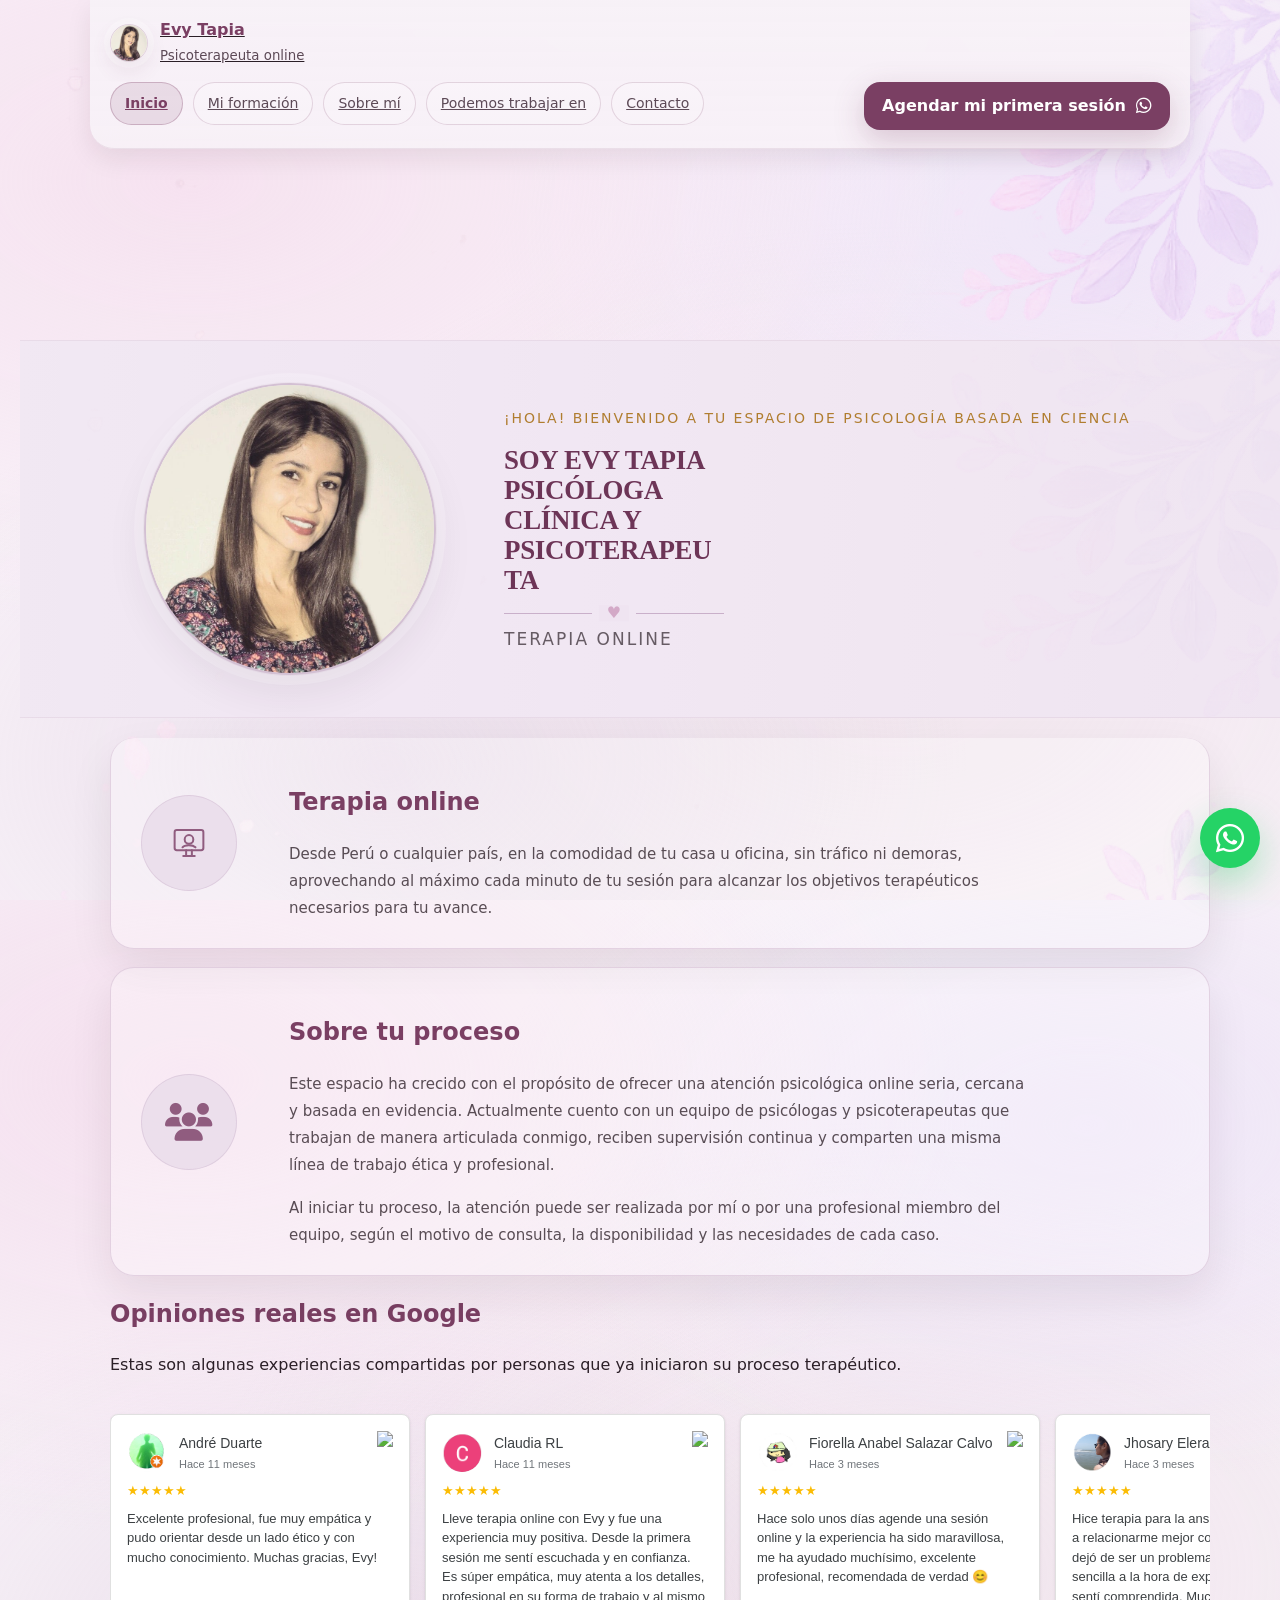
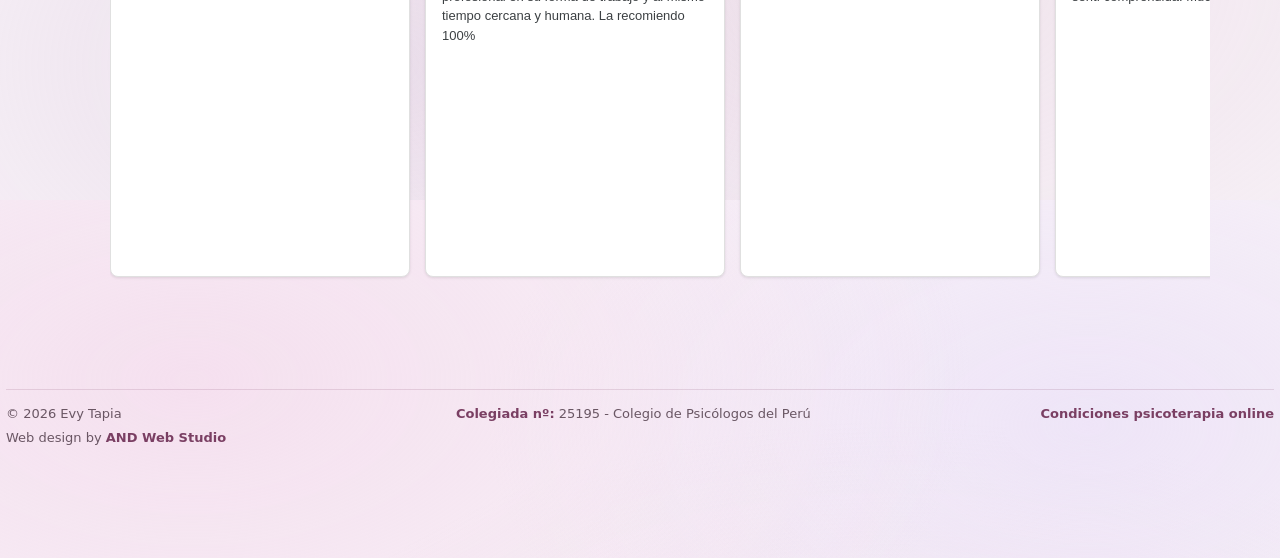
==== commit c34f61cd: "Update header 011" ====
--- a/index.html
+++ b/index.html
@@ -637,231 +637,505 @@
 		</button>
 	</div> <!-- waWidget -->
 
-	<script>
-		let currentIndex = 0;
-		const track = document.getElementById('testimonialTrack');
-		
-		function startAutoScroll() {
-		setInterval(() => {
-		  const cards = document.querySelectorAll('.testimonial-card');
-		  const cardsVisible = window.innerWidth > 768 ? 3 : 1;
-		  const maxIndex = cards.length - cardsVisible;
-		
-		  currentIndex++;
-		  if (currentIndex > maxIndex) {
-			currentIndex = 0;
-		  }
-		
-		  const cardWidth = cards[0].offsetWidth + 15; // Largura + gap
-		  track.style.transform = `translateX(-${currentIndex * cardWidth}px)`;
-		}, 10000);
-		}
-		
-		// Inicia quando a página carregar
-		window.onload = startAutoScroll;
-	</script>
-	
-	<script>
-		document.getElementById("year").textContent = new Date().getFullYear();
-		
-		const tabs = document.querySelectorAll(".tab");
-		const tabLinks = document.querySelectorAll("[data-tab-link]");
-		const panels = {
-		  inicio: document.getElementById("tab-inicio"),
-		  formacion: document.getElementById("tab-formacion"),
-		  sobre: document.getElementById("tab-sobre"),
-		  trabajar: document.getElementById("tab-trabajar"),
-		  condiciones: document.getElementById("tab-condiciones"),
-		  contacto: document.getElementById("tab-contacto"),
-		};
-		
-		function setActive(name){
-		  tabs.forEach(t => t.classList.toggle("isActive", t.dataset.tab === name));
-		  document.querySelectorAll(".mobileMenuItem").forEach(item => item.classList.toggle("isActive", item.dataset.mobileTab === name));
-		  Object.keys(panels).forEach(k => panels[k].classList.toggle("isActive", k === name));
-		}
-		
-		tabs.forEach(t => {
-		  t.addEventListener("click", () => {
-			const name = t.dataset.tab;
-			setActive(name);
-			location.hash = name;
-		  });
-		});
-		
-		tabLinks.forEach(link => {
-		  link.addEventListener("click", (e) => {
-			e.preventDefault();
-			const name = link.dataset.tabLink;
-			setActive(name);
-			location.hash = name;
-			window.scrollTo({ top: 0, behavior: "smooth" });
-		  });
-		});
-		
-		const initial = (location.hash || "#inicio").replace("#","");
-		if (panels[initial]) setActive(initial);
-		
-		const waWidget = document.getElementById("waWidget");
-		const waToggle = document.getElementById("waToggle");
-		const waPanel = document.getElementById("waPanel");
-		const waClose = document.getElementById("waClose");
-		
-		function openWhatsAppPanel() {
-		  waWidget.classList.add("isOpen");
-		  waToggle.setAttribute("aria-expanded", "true");
-		  waPanel.setAttribute("aria-hidden", "false");
-		}
-		
-		function closeWhatsAppPanel() {
-		  waWidget.classList.remove("isOpen");
-		  waToggle.setAttribute("aria-expanded", "false");
-		  waPanel.setAttribute("aria-hidden", "true");
-		}
-		
-		function toggleWhatsAppPanel() {
-		  if (waWidget.classList.contains("isOpen")) {
-			closeWhatsAppPanel();
-		  } else {
-			openWhatsAppPanel();
-		  }
-		}
-		
-		waToggle.addEventListener("click", toggleWhatsAppPanel);
-		waClose.addEventListener("click", closeWhatsAppPanel);
-		
-		document.addEventListener("click", function(e){
-		  const clickedInside = waWidget.contains(e.target);
-		  if (!clickedInside) {
-			closeWhatsAppPanel();
-		  }
-		});
-		
-		document.addEventListener("keydown", function(e){
-		  if (e.key === "Escape") {
-			closeWhatsAppPanel();
-		  }
-		});
-		
-		const detailsWrap = document.getElementById("detailsWrap");
-		const detailsToggle = document.getElementById("detailsToggle");
-		const detailsPopover = document.getElementById("detailsPopover");
-		const isDesktopHover = window.matchMedia("(hover: hover) and (pointer: fine)");
-		
-		function openDetails(){
-		  detailsPopover.classList.add("isOpen");
-		  detailsToggle.setAttribute("aria-expanded", "true");
-		  detailsPopover.setAttribute("aria-hidden", "false");
-		}
-		
-		function closeDetails(){
-		  detailsPopover.classList.remove("isOpen");
-		  detailsToggle.setAttribute("aria-expanded", "false");
-		  detailsPopover.setAttribute("aria-hidden", "true");
-		}
-		
-		function toggleDetails(){
-		  if(detailsPopover.classList.contains("isOpen")){
-			closeDetails();
-		  }else{
-			openDetails();
-		  }
-		}
-		
-		detailsToggle.addEventListener("click", function(e){
-		  e.stopPropagation();
-		  if(!isDesktopHover.matches){
-			toggleDetails();
-		  }
-		});
-		
-		if(isDesktopHover.matches){
-		  detailsWrap.addEventListener("mouseenter", openDetails);
-		  detailsWrap.addEventListener("mouseleave", closeDetails);
-		  detailsToggle.addEventListener("focus", openDetails);
-		}
-		
-		document.addEventListener("click", function(e){
-		  if(!detailsWrap.contains(e.target) && !isDesktopHover.matches){
-			closeDetails();
-		  }
-		});
-		
-		document.addEventListener("keydown", function(e){
-		  if(e.key === "Escape"){
-			closeDetails();
-		  }
-		});
-		
-		const siteHeader = document.getElementById("siteHeader");
-		const headerSpacer = document.getElementById("headerSpacer");
-		const mobileMenuPanel = document.getElementById("mobileMenuPanel");
-		const mobileMenuToggles = document.querySelectorAll(".mobileMenuToggle");
-		const mobileMenuItems = document.querySelectorAll(".mobileMenuItem");
-		const mobileBreakpoint = window.matchMedia("(max-width: 860px)");
-		
-		function setMobileMenuState(isOpen){
-		  siteHeader.classList.toggle("mobileMenuOpen", isOpen);
-		  mobileMenuToggles.forEach(toggle => {
-			toggle.classList.toggle("isOpen", isOpen);
-			toggle.setAttribute("aria-expanded", String(isOpen));
-		  });
-		  if(mobileMenuPanel){
-			mobileMenuPanel.setAttribute("aria-hidden", String(!isOpen));
-		  }
-		  syncHeaderHeight();
-		}
-		
-		function toggleMobileMenu(e){
-		  e.stopPropagation();
-		  if(!mobileBreakpoint.matches) return;
-		  setMobileMenuState(!siteHeader.classList.contains("mobileMenuOpen"));
-		}
-		
-		mobileMenuToggles.forEach(toggle => {
-		  toggle.addEventListener("click", toggleMobileMenu);
-		});
-		
-		mobileMenuItems.forEach(item => {
-		  item.addEventListener("click", () => {
-			const name = item.dataset.mobileTab;
-			setActive(name);
-			location.hash = name;
-			setMobileMenuState(false);
-		  });
-		});
-		
-		document.addEventListener("click", function(e){
-		  if(mobileBreakpoint.matches && !siteHeader.contains(e.target)){
-			setMobileMenuState(false);
-		  }
-		});
-		
-		mobileBreakpoint.addEventListener("change", function(e){
-		  if(!e.matches){
-			setMobileMenuState(false);
-		  }
-		});
-
-		
-		function syncHeaderHeight(){
-		  headerSpacer.style.height = siteHeader.offsetHeight + "px";
-		}
-		
-		function updateStickyHeader(){
-		  if(window.scrollY > 40){
-			siteHeader.classList.add("isCompact", "is-scrolled");
-		  }else{
-			siteHeader.classList.remove("isCompact", "is-scrolled");
-			setMobileMenuState(false);
-		  }
-		}
-		
-		window.addEventListener("load", syncHeaderHeight);
-		window.addEventListener("resize", syncHeaderHeight);
-		window.addEventListener("scroll", updateStickyHeader, { passive:true });
-		
-		updateStickyHeader();
-	</script>
+<!-- ======================================================
+     HEADER GLOBAL
+======================================================= -->
+<script src="/header.js"></script>
+
+
+<!-- ======================================================
+     JAVASCRIPT ESPECÍFICO DA HOMEPAGE
+======================================================= -->
+<script>
+document.addEventListener("DOMContentLoaded", function () {
+
+  /* =====================================================
+     ANO DO FOOTER
+  ====================================================== */
+
+  const yearElement = document.getElementById("year");
+
+  if (yearElement) {
+    yearElement.textContent = new Date().getFullYear();
+  }
+
+
+  /* =====================================================
+     SISTEMA DE TABS / SECÇÕES DA HOMEPAGE
+  ====================================================== */
+
+  const panels = {
+    inicio: document.getElementById("tab-inicio"),
+    formacion: document.getElementById("tab-formacion"),
+    sobre: document.getElementById("tab-sobre"),
+    trabajar: document.getElementById("tab-trabajar"),
+    condiciones: document.getElementById("tab-condiciones"),
+    contacto: document.getElementById("tab-contacto")
+  };
+
+
+  function setActive(name) {
+
+    /*
+     * Ativa os botões do header.
+     *
+     * Como o header é carregado dinamicamente,
+     * procuramos os elementos no momento da execução.
+     */
+    document
+      .querySelectorAll(".tab[data-tab]")
+      .forEach(function (tab) {
+
+        tab.classList.toggle(
+          "isActive",
+          tab.dataset.tab === name
+        );
+
+      });
+
+
+    document
+      .querySelectorAll(".mobileMenuItem[data-mobile-tab]")
+      .forEach(function (item) {
+
+        item.classList.toggle(
+          "isActive",
+          item.dataset.mobileTab === name
+        );
+
+      });
+
+
+    /*
+     * Mostra apenas o painel correspondente.
+     */
+    Object.keys(panels).forEach(function (key) {
+
+      const panel = panels[key];
+
+      if (!panel) return;
+
+      panel.classList.toggle(
+        "isActive",
+        key === name
+      );
+
+    });
+
+  }
+
+
+  function activateFromHash() {
+
+    const name =
+      (window.location.hash || "#inicio")
+        .replace("#", "");
+
+
+    if (panels[name]) {
+
+      setActive(name);
+
+    } else {
+
+      setActive("inicio");
+
+    }
+
+  }
+
+
+  /*
+   * EVENT DELEGATION
+   *
+   * Isto é importante porque os botões do header
+   * ainda não existem quando este script é iniciado.
+   *
+   * Quando header.js carregar header.html,
+   * estes cliques funcionarão normalmente.
+   */
+  document.addEventListener("click", function (event) {
+
+    const target = event.target;
+
+    if (!(target instanceof Element)) return;
+
+
+    /* -----------------------------------------------
+       Tabs desktop do header
+    ------------------------------------------------ */
+
+    const desktopTab =
+      target.closest(".tab[data-tab]");
+
+
+    if (desktopTab) {
+
+      const name =
+        desktopTab.dataset.tab;
+
+
+      if (panels[name]) {
+
+        event.preventDefault();
+
+        setActive(name);
+
+        history.pushState(
+          null,
+          "",
+          "#" + name
+        );
+
+        window.scrollTo({
+          top: 0,
+          behavior: "smooth"
+        });
+
+      }
+
+      return;
+
+    }
+
+
+    /* -----------------------------------------------
+       Tabs mobile do header
+    ------------------------------------------------ */
+
+    const mobileTab =
+      target.closest(
+        ".mobileMenuItem[data-mobile-tab]"
+      );
+
+
+    if (mobileTab) {
+
+      const name =
+        mobileTab.dataset.mobileTab;
+
+
+      if (panels[name]) {
+
+        event.preventDefault();
+
+        setActive(name);
+
+        history.pushState(
+          null,
+          "",
+          "#" + name
+        );
+
+        window.scrollTo({
+          top: 0,
+          behavior: "smooth"
+        });
+
+      }
+
+      return;
+
+    }
+
+
+    /* -----------------------------------------------
+       Links internos da página
+       data-tab-link="..."
+    ------------------------------------------------ */
+
+    const tabLink =
+      target.closest("[data-tab-link]");
+
+
+    if (tabLink) {
+
+      const name =
+        tabLink.dataset.tabLink;
+
+
+      if (panels[name]) {
+
+        event.preventDefault();
+
+        setActive(name);
+
+        history.pushState(
+          null,
+          "",
+          "#" + name
+        );
+
+        window.scrollTo({
+          top: 0,
+          behavior: "smooth"
+        });
+
+      }
+
+    }
+
+  });
+
+
+  /*
+   * Back / Forward do navegador
+   */
+  window.addEventListener(
+    "hashchange",
+    activateFromHash
+  );
+
+
+  /*
+   * Estado inicial.
+   */
+  activateFromHash();
+
+
+  /* =====================================================
+     WHATSAPP FLOATING WIDGET
+  ====================================================== */
+
+  const waWidget =
+    document.getElementById("waWidget");
+
+  const waToggle =
+    document.getElementById("waToggle");
+
+  const waPanel =
+    document.getElementById("waPanel");
+
+  const waClose =
+    document.getElementById("waClose");
+
+
+  /*
+   * Só inicializamos se o widget existir.
+   * Assim evitamos erros JavaScript.
+   */
+  if (
+    waWidget &&
+    waToggle &&
+    waPanel &&
+    waClose
+  ) {
+
+    function openWhatsAppPanel() {
+
+      waWidget.classList.add("isOpen");
+
+      waToggle.setAttribute(
+        "aria-expanded",
+        "true"
+      );
+
+      waPanel.setAttribute(
+        "aria-hidden",
+        "false"
+      );
+
+    }
+
+
+    function closeWhatsAppPanel() {
+
+      waWidget.classList.remove(
+        "isOpen"
+      );
+
+      waToggle.setAttribute(
+        "aria-expanded",
+        "false"
+      );
+
+      waPanel.setAttribute(
+        "aria-hidden",
+        "true"
+      );
+
+    }
+
+
+    function toggleWhatsAppPanel() {
+
+      if (
+        waWidget.classList.contains(
+          "isOpen"
+        )
+      ) {
+
+        closeWhatsAppPanel();
+
+      } else {
+
+        openWhatsAppPanel();
+
+      }
+
+    }
+
+
+    waToggle.addEventListener(
+      "click",
+      function (event) {
+
+        event.stopPropagation();
+
+        toggleWhatsAppPanel();
+
+      }
+    );
+
+
+    waClose.addEventListener(
+      "click",
+      function (event) {
+
+        event.stopPropagation();
+
+        closeWhatsAppPanel();
+
+      }
+    );
+
+
+    document.addEventListener(
+      "click",
+      function (event) {
+
+        if (
+          !waWidget.contains(event.target)
+        ) {
+
+          closeWhatsAppPanel();
+
+        }
+
+      }
+    );
+
+
+    document.addEventListener(
+      "keydown",
+      function (event) {
+
+        if (event.key === "Escape") {
+
+          closeWhatsAppPanel();
+
+        }
+
+      }
+    );
+
+  }
+
+});
+</script>
+
+
+<!-- ======================================================
+     TESTEMUNHOS / CARROSSEL
+======================================================= -->
+<script>
+let currentIndex = 0;
+
+let testimonialTimer = null;
+
+
+function startAutoScroll() {
+
+  const track =
+    document.getElementById(
+      "testimonialTrack"
+    );
+
+
+  const cards =
+    document.querySelectorAll(
+      ".testimonial-card"
+    );
+
+
+  /*
+   * Evita erros se o carrossel
+   * não existir na página.
+   */
+  if (
+    !track ||
+    cards.length === 0
+  ) {
+    return;
+  }
+
+
+  /*
+   * Evita criar vários timers
+   * caso a função seja chamada novamente.
+   */
+  if (testimonialTimer) {
+
+    clearInterval(
+      testimonialTimer
+    );
+
+  }
+
+
+  testimonialTimer =
+    setInterval(function () {
+
+      const cardsVisible =
+        window.innerWidth > 768
+          ? 3
+          : 1;
+
+
+      const maxIndex =
+        Math.max(
+          0,
+          cards.length - cardsVisible
+        );
+
+
+      currentIndex++;
+
+
+      if (
+        currentIndex > maxIndex
+      ) {
+
+        currentIndex = 0;
+
+      }
+
+
+      const firstCard =
+        cards[0];
+
+
+      const cardWidth =
+        firstCard.offsetWidth + 15;
+
+
+      track.style.transform =
+        "translateX(-" +
+        currentIndex * cardWidth +
+        "px)";
+
+
+    }, 10000);
+
+}
+
+
+window.addEventListener(
+  "load",
+  startAutoScroll
+);
+</script>
+
+
 </body>
 </html>
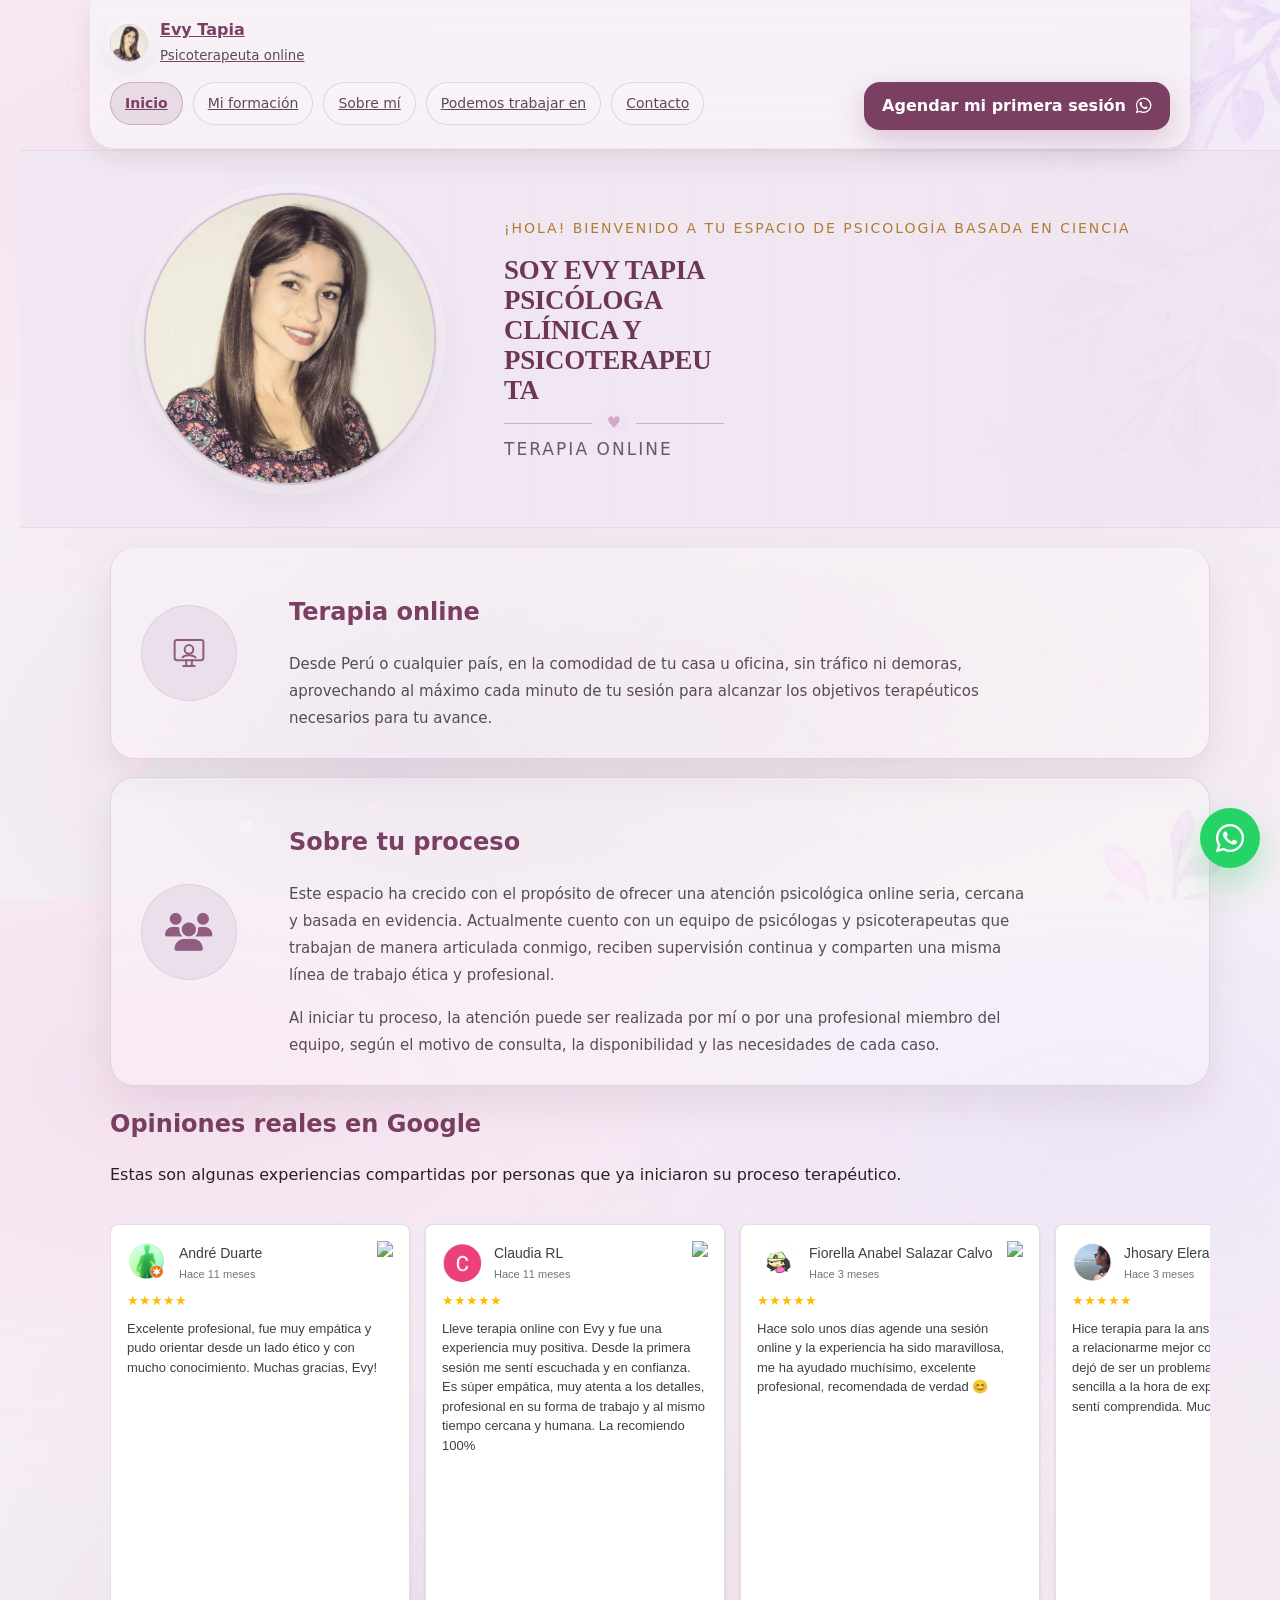
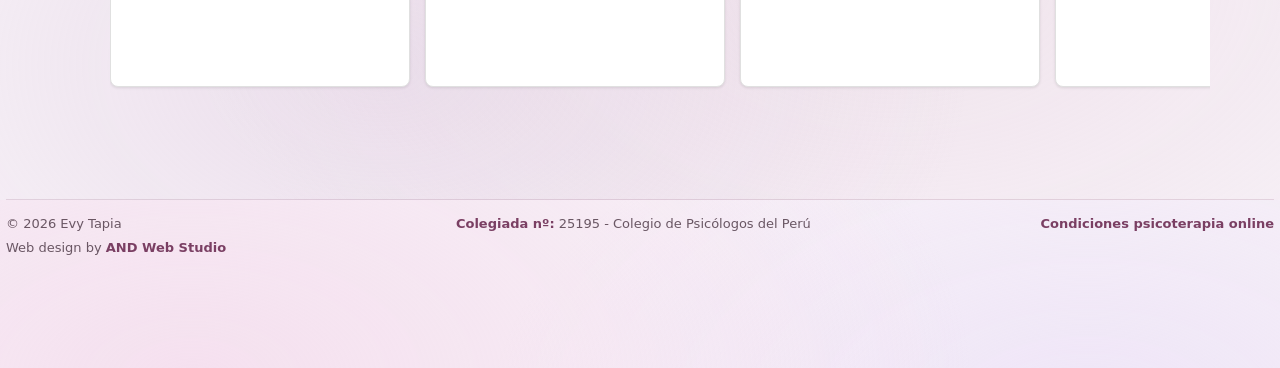
==== commit cfbcba40: "updates header 020" ====
--- a/index.html
+++ b/index.html
@@ -70,14 +70,12 @@
 	<link rel="stylesheet" href="https://cdnjs.cloudflare.com/ajax/libs/font-awesome/6.5.0/css/all.min.css"> <!-- Biblioteca de ícones Font Awesome -->
 </head>
 <body>
-	<!-- Evita que o header fixo tape o conteúdo -->
-	<div class="headerSpacer" id="headerSpacer"></div>
+	<!-- Header partilhado: header.html + header.js -->
+	<div id="header-container"></div>
+
 	<!-- Container geral da página -->
 	<div class="wrap">
-		<!-- Header fixo com marca, menu e CTA -->
-		
-		<div id="header-container"></div>
-		
+
 		<!-- Estrutura principal das secções -->
 		<div class="grid">
 			
@@ -593,7 +591,6 @@
 						<b>Colegiada nº:</b> 25195 - Colegio de Psicólogos del Perú
 					</div>
 				<a href="#condiciones" class="footerConditionsLink" data-tab-link="condiciones">Condiciones psicoterapia online</a>
-				</div>
 			</div>
 		</footer>
 	</div><!-- wrap -->
--- a/base.css
+++ b/base.css
@@ -83,3 +83,4 @@
 h1,h2,h3,strong,b{color:var(--accentDark)}
 .role, .metaLine, .noteLines, .bullets, .chip, .pill, .tab{color:var(--muted)}
 .lead{color:rgba(43,31,39,.92)}
+
--- a/components.css
+++ b/components.css
@@ -8,10 +8,28 @@
 }
 
 .headerSpacer{
-  height:170px !important;
+  height:170px;
+  width:100%;
+  pointer-events:none;
 }
 
 .siteHeader{
+  /* Identidade visual local do header.
+     Evita que páginas específicas alterem as cores do menu
+     através das suas próprias variáveis CSS. */
+  --text:#2b1f27;
+  --muted:#5d4a57;
+  --accentDark:#7a3f63;
+  --accentLight:#c7a6bd;
+  --line:rgba(122,63,99,.18);
+  --btn:#7a3f63;
+  --btnText:#ffffff;
+  --btnGhostBg:rgba(255,255,255,.18);
+
+  font-family:ui-sans-serif, system-ui, -apple-system, Segoe UI, Roboto, Helvetica, Arial, "Apple Color Emoji", "Segoe UI Emoji";
+  line-height:1.55;
+  color:var(--text);
+
   position:fixed;
   top:0;
   left:50%;
@@ -22,11 +40,12 @@
   z-index:120;
   background:linear-gradient(180deg, rgba(247,241,247,.97), rgba(247,241,247,.93));
   backdrop-filter:blur(12px);
+  -webkit-backdrop-filter:blur(12px);
   border-bottom:1px solid rgba(122,63,99,.10);
   box-shadow:0 10px 26px rgba(33,18,28,.08);
 
   border-radius:0 0 24px 24px;
-  overflow:hidden;
+  overflow:visible;
 }
 .siteHeader .top,
 .siteHeader .navRow{
@@ -64,6 +83,7 @@
   align-items:center;
   gap:12px;
   min-height:42px;
+  color:var(--accentDark);
 }
 
 .avatar{
@@ -309,7 +329,6 @@
 }
 
 /* Permite que a caixa de detalhes apareça fora da barra/header */
-.siteHeader,
 .navRow,
 .navCta,
 .navActions{
--- a/responsive.css
+++ b/responsive.css
@@ -1,7 +1,7 @@
 @media (hover: none), (pointer: coarse){
   .navActions{
     display:grid;
-    grid-template-columns: 1fr auto;
+    grid-template-columns:1fr auto;
     gap:10px;
     width:100%;
   }
@@ -21,11 +21,7 @@
   }
 }
 
-@media (max-width: 1100px){
-  .headerSpacer{
-    height:168px !important;
-  }
-
+@media (max-width:1100px){
   .heroWide{
     padding:44px 0;
   }
@@ -62,21 +58,34 @@
   }
 }
 
-@media (max-width: 860px){
-  .headerSpacer{
-    height:250px !important;
-  }
-
+
+/* =========================================================
+   HEADER MOBILE / TABLET
+========================================================= */
+
+@media (max-width:860px){
   .siteHeader{
-    width:min(calc(100% - 24px), var(--max));
+    position:fixed;
+    top:0;
+    left:12px;
+    right:12px;
+    transform:none;
+    width:auto;
+    max-width:none;
+    margin:0;
+    box-sizing:border-box;
     border-radius:0 0 22px 22px;
-    background:linear-gradient(180deg, rgba(247,241,247,.98), rgba(247,241,247,.94));
+    background:linear-gradient(
+      180deg,
+      rgba(247,241,247,.98),
+      rgba(247,241,247,.94)
+    );
   }
 
   .siteHeader .top,
   .siteHeader .navRow{
-    max-width:none;
-    width:100%;
+    width:100%;
+    max-width:none;
     padding-left:14px;
     padding-right:14px;
   }
@@ -101,7 +110,9 @@
     gap:5px;
     padding:0;
     cursor:pointer;
-    transition:background .2s ease, transform .08s ease;
+    transition:
+      background .2s ease,
+      transform .08s ease;
   }
 
   .mobileMenuToggle:hover{
@@ -118,7 +129,9 @@
     height:3px;
     border-radius:999px;
     background:var(--accentDark);
-    transition:transform .22s ease, opacity .18s ease;
+    transition:
+      transform .22s ease,
+      opacity .18s ease;
   }
 
   .mobileMenuToggle.isOpen span:nth-child(1){
@@ -154,6 +167,141 @@
 
   .brand small{
     font-size:13px;
+  }
+
+  .navRow{
+    display:block;
+    gap:0;
+    padding-top:0;
+    padding-bottom:18px;
+  }
+
+  .navRow .tabs{
+    width:100%;
+    display:flex;
+    flex-wrap:wrap;
+    gap:10px;
+    margin-bottom:12px;
+  }
+
+  .tab{
+    padding:9px 14px;
+    font-size:14px;
+  }
+
+  .navCta{
+    width:100%;
+  }
+
+  .navActions{
+    display:grid;
+    grid-template-columns:minmax(0, 1fr) auto;
+    gap:10px;
+    width:100%;
+    align-items:center;
+  }
+
+  .btnTopCta{
+    width:100%;
+    min-height:48px;
+    border-radius:16px;
+    padding-left:16px;
+    padding-right:16px;
+    font-size:15.5px;
+  }
+
+  .btnDetails{
+    display:inline-flex;
+    width:48px;
+    min-width:48px;
+    height:48px;
+    padding:0;
+    border-radius:16px;
+  }
+
+  .btnDetails .detailsLabel{
+    display:none;
+  }
+
+  .detailsArrow{
+    font-size:15px;
+  }
+
+  .detailsPopover{
+    top:calc(100% + 10px);
+    left:0;
+    right:auto;
+    width:100%;
+    max-width:none;
+  }
+
+  .mobileMenuPanel{
+    position:absolute;
+    left:12px;
+    right:12px;
+    top:calc(100% + 8px);
+    display:grid;
+    gap:8px;
+    padding:12px;
+    border:1px solid rgba(122,63,99,.18);
+    border-radius:20px;
+    background:linear-gradient(
+      180deg,
+      rgba(247,241,247,.96),
+      rgba(239,228,241,.92)
+    );
+    backdrop-filter:blur(10px);
+    -webkit-backdrop-filter:blur(10px);
+    box-shadow:0 20px 46px rgba(33,18,28,.18);
+    opacity:0;
+    visibility:hidden;
+    transform:translateY(-8px) scale(.98);
+    pointer-events:none;
+    transition:
+      opacity .22s ease,
+      transform .22s ease,
+      visibility .22s ease;
+    z-index:9998;
+  }
+
+  .siteHeader.mobileMenuOpen .mobileMenuPanel{
+    opacity:1;
+    visibility:visible;
+    transform:translateY(0) scale(1);
+    pointer-events:auto;
+  }
+
+  .mobileMenuItem{
+    appearance:none;
+    border:1px solid rgba(122,63,99,.16);
+    border-radius:14px;
+    padding:13px 14px;
+    background:rgba(255,255,255,.46);
+    color:var(--muted);
+    text-align:left;
+    text-decoration:none;
+    font-weight:750;
+    font-size:14px;
+    cursor:pointer;
+    transition:
+      background .2s ease,
+      border-color .2s ease,
+      transform .08s ease;
+  }
+
+  .mobileMenuItem:hover{
+    background:rgba(255,255,255,.66);
+    border-color:rgba(122,63,99,.24);
+  }
+
+  .mobileMenuItem:active{
+    transform:scale(.99);
+  }
+
+  .mobileMenuItem.isActive{
+    color:var(--accentDark);
+    background:rgba(122,63,99,.12);
+    border-color:rgba(122,63,99,.28);
   }
 
   .siteHeader.isCompact .top,
@@ -166,189 +314,91 @@
     pointer-events:none;
   }
 
-  .navRow{
-    display:block;
-    gap:0;
-    padding-top:0;
-    padding-bottom:18px;
-  }
-
-  .navRow .tabs{
-    width:100%;
-    display:flex;
-    flex-wrap:wrap;
-    gap:10px;
-    margin-bottom:12px;
-  }
-
-  .tab{
-    padding:9px 14px;
-    font-size:14px;
-  }
-
-  .navCta{
-    width:100%;
-  }
-
-  .navActions{
-    display:grid;
-    grid-template-columns:minmax(0, 1fr) auto;
-    gap:10px;
-    width:100%;
-    align-items:center;
-  }
-
-  .btnTopCta{
-    width:100%;
-    min-height:48px;
-    border-radius:16px;
-    padding-left:16px;
-    padding-right:16px;
-    font-size:15.5px;
-  }
-
-  .btnDetails{
-    display:inline-flex;
-    width:48px;
-    min-width:48px;
-    height:48px;
-    padding:0;
-    border-radius:16px;
-  }
-
-  .btnDetails .detailsLabel{
-    display:none;
-  }
-
-  .detailsArrow{
-    font-size:15px;
-  }
-
-  .detailsPopover{
-    top:calc(100% + 10px);
+  .siteHeader.isCompact,
+  .siteHeader.is-scrolled{
     left:0;
-    right:auto;
-    width:100%;
-    max-width:none;
-  }
-
-  .mobileMenuPanel{
-    position:absolute;
-    left:14px;
-    right:14px;
-    top:calc(100% + 10px);
-    display:grid;
-    gap:8px;
-    padding:12px;
-    border:1px solid rgba(122,63,99,.18);
-    border-radius:20px;
-    background:linear-gradient(180deg, rgba(247,241,247,.92), rgba(239,228,241,.84));
-    backdrop-filter:blur(10px);
-    -webkit-backdrop-filter:blur(10px);
-    box-shadow:0 20px 46px rgba(33,18,28,.18);
-    opacity:0;
-    visibility:hidden;
-    transform:translateY(-8px) scale(.98);
-    pointer-events:none;
-    transition:opacity .22s ease, transform .22s ease, visibility .22s ease;
-    z-index:9998;
-  }
-
-  .siteHeader.mobileMenuOpen .mobileMenuPanel{
-    opacity:1;
-    visibility:visible;
-    transform:translateY(0) scale(1);
-    pointer-events:auto;
-  }
-
-  .mobileMenuItem{
-    appearance:none;
-    border:1px solid rgba(122,63,99,.16);
-    border-radius:14px;
-    padding:13px 14px;
-    background:rgba(255,255,255,.46);
-    color:var(--muted);
-    text-align:left;
-    font-weight:750;
-    font-size:14px;
-    cursor:pointer;
-    transition:background .2s ease, border-color .2s ease, transform .08s ease;
-  }
-
-  .mobileMenuItem:hover{
-    background:rgba(255,255,255,.66);
-    border-color:rgba(122,63,99,.24);
-  }
-
-  .mobileMenuItem:active{
-    transform:scale(.99);
-  }
-
-  .mobileMenuItem.isActive{
-    color:var(--accentDark);
-    background:rgba(122,63,99,.12);
-    border-color:rgba(122,63,99,.28);
-  }
-
-  .siteHeader.is-scrolled{
-    width:100%;
+    right:0;
+    width:100%;
+    max-width:none;
+    margin:0;
     border-radius:0 0 18px 18px;
-    background:linear-gradient(180deg, rgba(247,241,247,.60), rgba(247,241,247,.52));
+    background:linear-gradient(
+      180deg,
+      rgba(247,241,247,.60),
+      rgba(247,241,247,.52)
+    );
     backdrop-filter:blur(10px);
     -webkit-backdrop-filter:blur(10px);
     box-shadow:0 10px 26px rgba(33,18,28,.10);
   }
 
+  .siteHeader.isCompact .navRow,
   .siteHeader.is-scrolled .navRow{
-    padding-top:10px;
-    padding-bottom:10px;
-  }
-
+    padding:10px 14px;
+  }
+
+  .siteHeader.isCompact .navCta,
+  .siteHeader.is-scrolled .navCta{
+    width:100%;
+    display:block;
+  }
+
+  .siteHeader.isCompact .navActions,
   .siteHeader.is-scrolled .navActions{
     display:grid;
-    grid-template-columns:auto minmax(0, 1fr) auto;
+    grid-template-columns:42px minmax(0, 1fr) 42px;
+    align-items:center;
     gap:10px;
-    align-items:center;
-  }
-
+    width:100%;
+  }
+
+  .siteHeader.isCompact .mobileMenuToggleCompact,
   .siteHeader.is-scrolled .mobileMenuToggleCompact{
     display:inline-flex;
-  }
-
+    justify-self:start;
+  }
+
+  .siteHeader.isCompact .tabs,
   .siteHeader.is-scrolled .tabs{
     display:none;
   }
 
+  .siteHeader.isCompact .btnTopCta,
   .siteHeader.is-scrolled .btnTopCta{
+    width:100%;
+    min-width:0;
     min-height:42px;
     padding:10px 14px;
     border-radius:15px;
     font-size:0;
-  }
-
+    justify-self:stretch;
+  }
+
+  .siteHeader.isCompact .btnTopCta::before,
   .siteHeader.is-scrolled .btnTopCta::before{
     content:"Agendar";
     font-size:14.5px;
   }
 
+  .siteHeader.isCompact .btnTopCta i,
   .siteHeader.is-scrolled .btnTopCta i{
     font-size:17px;
   }
 
+  .siteHeader.isCompact .btnDetails,
   .siteHeader.is-scrolled .btnDetails{
     width:42px;
     min-width:42px;
     height:42px;
     border-radius:15px;
-  }
-
-  .siteHeader.is-scrolled .mobileMenuPanel{
-    left:12px;
-    right:12px;
-  }
+    justify-self:end;
+  }
+
+
+  /* Conteúdo da homepage */
 
   .cols3{
-    grid-template-columns: repeat(2, 1fr);
+    grid-template-columns:repeat(2, 1fr);
   }
 
   .heroWide{
@@ -410,8 +460,10 @@
   }
 }
 
+
 /* MOBILE — Cards "Podemos trabajar en" */
-@media (max-width: 768px){
+
+@media (max-width:768px){
   .workCard{
     grid-template-columns:1fr;
     gap:18px;
@@ -446,11 +498,8 @@
   }
 }
 
-@media (max-width: 640px){
-  .headerSpacer{
-    height:270px !important;
-  }
-
+
+@media (max-width:640px){
   .siteHeader .top,
   .siteHeader .navRow{
     padding-left:12px;
@@ -505,11 +554,8 @@
   }
 }
 
-@media (max-width: 560px){
-  .headerSpacer{
-    height:282px !important;
-  }
-
+
+@media (max-width:560px){
   .contactGrid{
     grid-template-columns:1fr;
   }
@@ -521,17 +567,14 @@
   }
 }
 
-@media (max-width: 520px){
-  .headerSpacer{
-    height:290px !important;
-  }
-
+
+@media (max-width:520px){
   .cols3{
-    grid-template-columns: 1fr;
+    grid-template-columns:1fr;
   }
 
   .cols1{
-    grid-template-columns: 1fr;
+    grid-template-columns:1fr;
   }
 
   .hero{
@@ -558,8 +601,10 @@
   }
 }
 
+
 /* MOBILE PEQUENO — Cards "Podemos trabajar en" */
-@media (max-width: 480px){
+
+@media (max-width:480px){
   .workCard{
     gap:16px;
     padding:24px 18px;
@@ -582,111 +627,22 @@
   }
 }
 
-@media (max-width: 420px){
+
+@media (max-width:420px){
+  .siteHeader.isCompact .navActions,
   .siteHeader.is-scrolled .navActions{
     grid-template-columns:42px minmax(0, 1fr) 42px;
     gap:8px;
   }
 
+  .siteHeader.isCompact .btnTopCta,
   .siteHeader.is-scrolled .btnTopCta{
     padding-left:10px;
     padding-right:10px;
   }
 
+  .siteHeader.isCompact .btnTopCta i,
   .siteHeader.is-scrolled .btnTopCta i{
     font-size:17px;
   }
 }
-
-/* =========================================================
-   AJUSTE FINAL — HEADER COMPACTO FIXO E ALINHADO EM MOBILE/TABLET
-   Corrige o pequeno desvio horizontal e garante que o header
-   compacto fica preso ao topo também na tab Inicio.
-========================================================= */
-@media (max-width: 860px){
-  .siteHeader{
-    position:fixed !important;
-    top:0 !important;
-    left:12px !important;
-    right:12px !important;
-    transform:none !important;
-    width:auto !important;
-    max-width:none !important;
-    margin:0 !important;
-    box-sizing:border-box !important;
-  }
-
-  .siteHeader.isCompact,
-  .siteHeader.is-scrolled{
-    position:fixed !important;
-    top:0 !important;
-    left:0 !important;
-    right:0 !important;
-    transform:none !important;
-    width:100% !important;
-    max-width:none !important;
-    margin:0 !important;
-    border-radius:0 0 18px 18px !important;
-  }
-
-  .siteHeader.is-scrolled .navRow,
-  .siteHeader.isCompact .navRow{
-    padding-left:14px !important;
-    padding-right:14px !important;
-    box-sizing:border-box !important;
-  }
-
-  .siteHeader.is-scrolled .navCta,
-  .siteHeader.isCompact .navCta{
-    width:100% !important;
-    display:block !important;
-  }
-
-  .siteHeader.is-scrolled .navActions,
-  .siteHeader.isCompact .navActions{
-    display:grid !important;
-    grid-template-columns:42px minmax(0, 1fr) 42px !important;
-    align-items:center !important;
-    gap:10px !important;
-    width:100% !important;
-  }
-
-  .siteHeader.is-scrolled .mobileMenuToggleCompact,
-  .siteHeader.isCompact .mobileMenuToggleCompact{
-    display:inline-flex !important;
-    justify-self:start !important;
-  }
-
-  .siteHeader.is-scrolled .tabs,
-  .siteHeader.isCompact .tabs{
-    display:none !important;
-  }
-
-  .siteHeader.is-scrolled .btnTopCta,
-  .siteHeader.isCompact .btnTopCta{
-    width:100% !important;
-    min-width:0 !important;
-    justify-self:stretch !important;
-  }
-
-  .siteHeader.is-scrolled .btnDetails,
-  .siteHeader.isCompact .btnDetails{
-    justify-self:end !important;
-  }
-
-  .siteHeader.mobileMenuOpen .mobileMenuPanel{
-    position:absolute !important;
-    left:12px !important;
-    right:12px !important;
-    top:calc(100% + 8px) !important;
-    margin:0 !important;
-  }
-}
-
-@media (max-width: 420px){
-  .siteHeader.is-scrolled .navActions,
-  .siteHeader.isCompact .navActions{
-    grid-template-columns:42px minmax(0, 1fr) 42px !important;
-    gap:8px !important;
-  }
-}
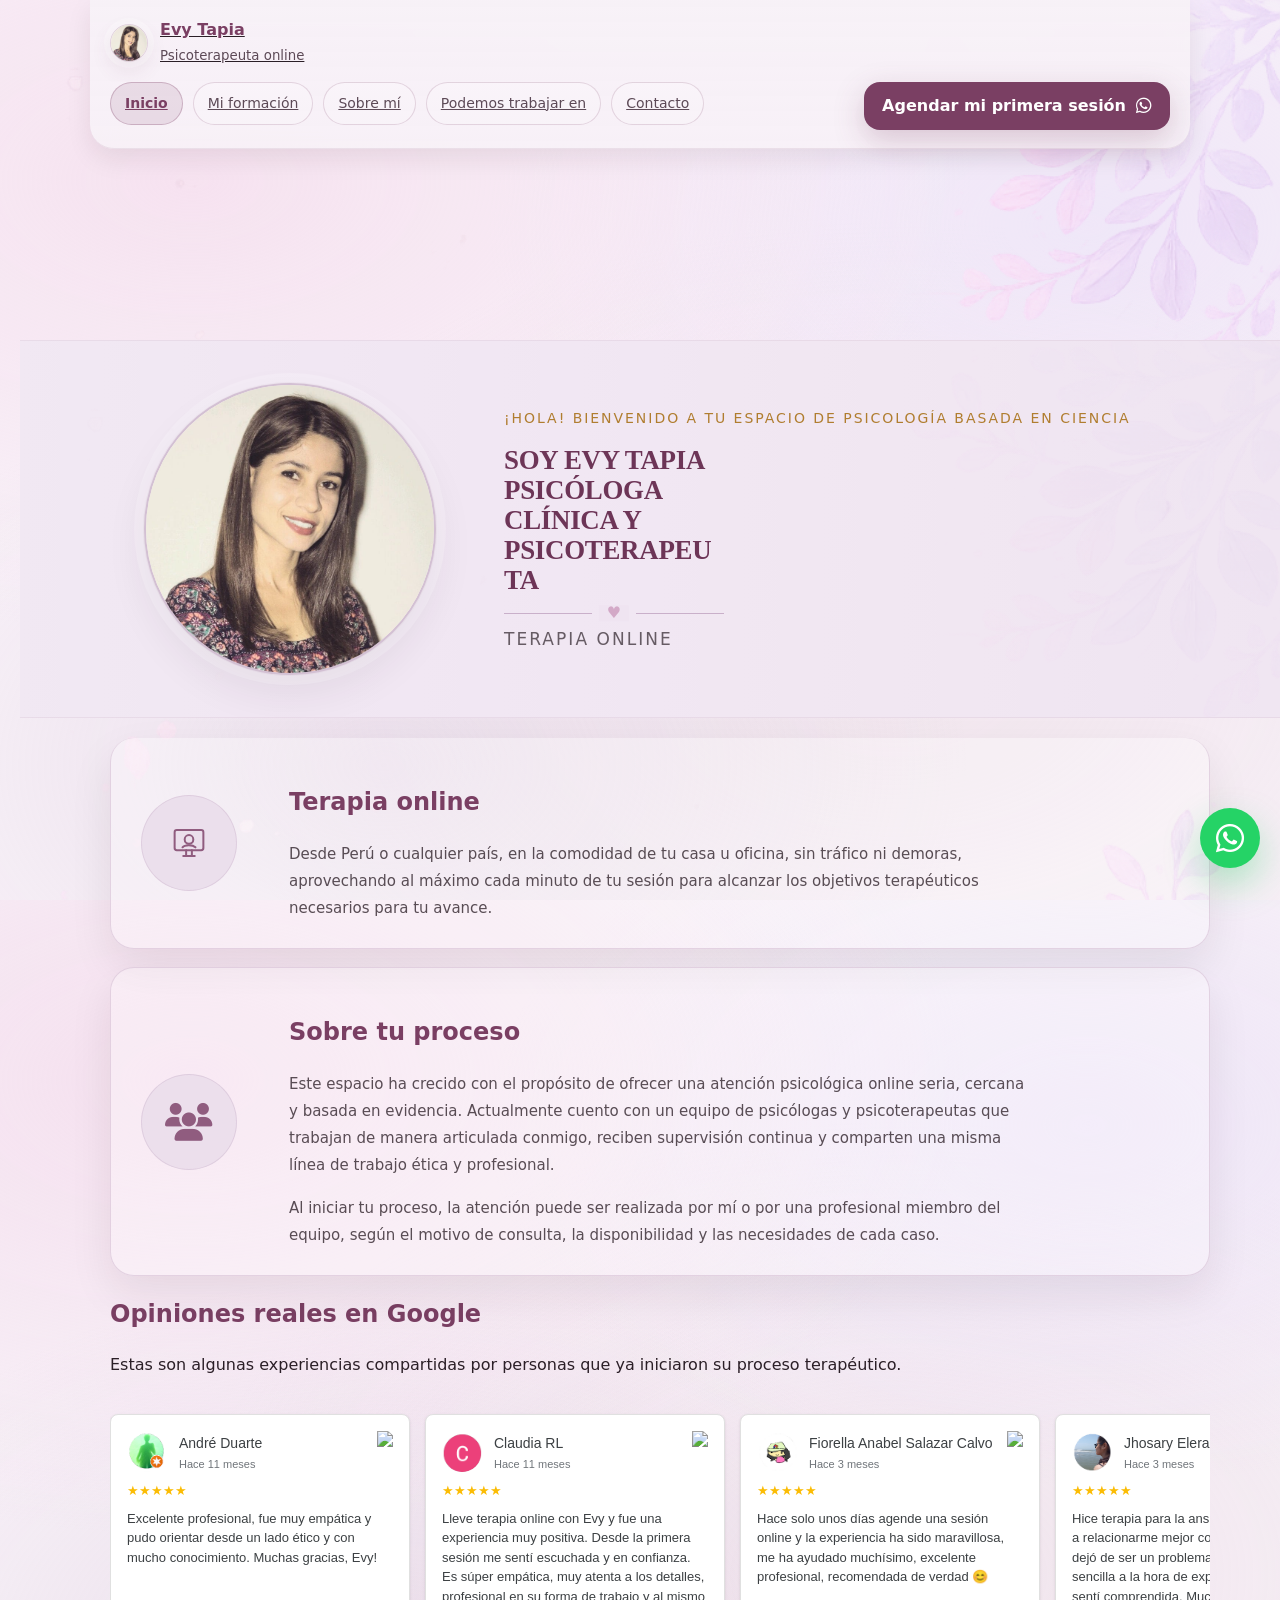
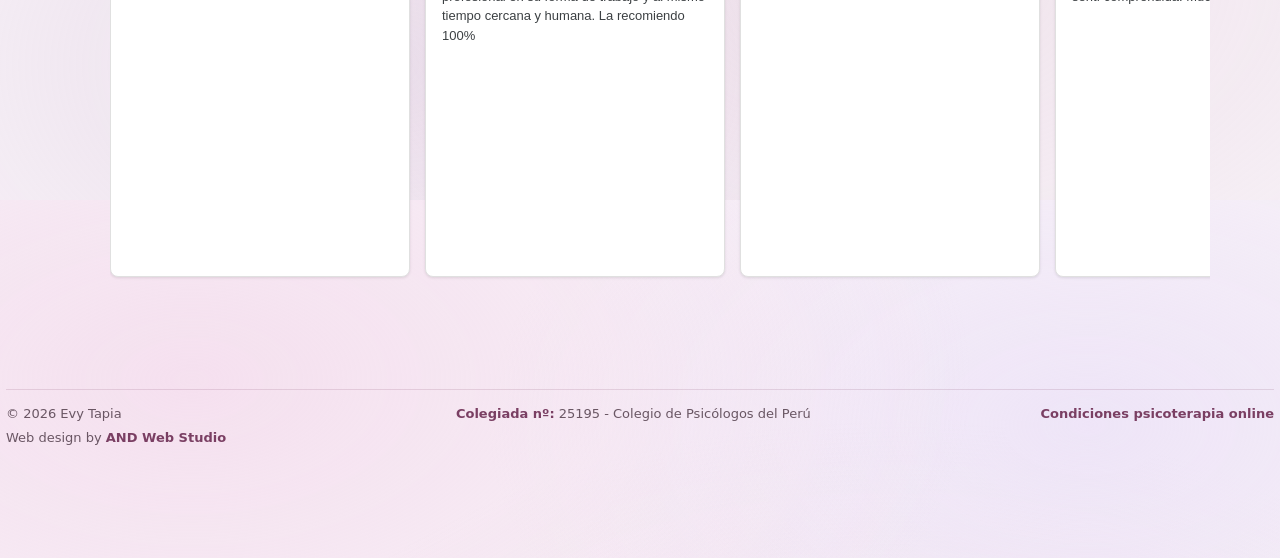
==== commit 78f514cf: "updates card links" ====
--- a/index.html
+++ b/index.html
@@ -70,12 +70,14 @@
 	<link rel="stylesheet" href="https://cdnjs.cloudflare.com/ajax/libs/font-awesome/6.5.0/css/all.min.css"> <!-- Biblioteca de ícones Font Awesome -->
 </head>
 <body>
-	<!-- Header partilhado: header.html + header.js -->
-	<div id="header-container"></div>
-
+	<!-- Evita que o header fixo tape o conteúdo -->
+	<div class="headerSpacer" id="headerSpacer"></div>
 	<!-- Container geral da página -->
 	<div class="wrap">
-
+		<!-- Header fixo com marca, menu e CTA -->
+		
+		<div id="header-container"></div>
+		
 		<!-- Estrutura principal das secções -->
 		<div class="grid">
 			
@@ -351,7 +353,11 @@
 						</section>
 						<div class="workCards">
 				            
-							<article class="workCard">
+							<a
+								class="workCard workCardLink"
+								href="/ansiedad"
+								aria-label="Ver terapia online para ansiedad y ataques de pánico"
+							>
 								<div class="workCardIcon">
 									<div class="workCardIconCircle workIconAnxiety" aria-hidden="true"></div>
 								</div>
@@ -362,9 +368,13 @@
 										Podemos trabajar en entender lo que te ocurre y desarrollar herramientas para manejarlo.
 									</p>
 								</div>
-				            </article>
-			
-				            <article class="workCard">
+							</a>
+			
+				            <a
+								class="workCard workCardLink"
+								href="/depresion"
+								aria-label="Ver terapia online para estado de ánimo bajo y depresión"
+							>
 								<div class="workCardIcon">
 									<div class="workCardIconCircle workIconDepression" aria-hidden="true"></div>
 								</div>
@@ -372,7 +382,7 @@
 									<h3>Estado de ánimo bajo y depresión</h3>
 									<p> Falta de energía, desmotivación o sensación de vacío. Un espacio para explorar lo que estás viviendo y empezar a recuperar sentido y dirección.</p>
 								</div>
-							</article>
+							</a>
 			
 							<article class="workCard">
 								<div class="workCardIcon">
@@ -591,6 +601,7 @@
 						<b>Colegiada nº:</b> 25195 - Colegio de Psicólogos del Perú
 					</div>
 				<a href="#condiciones" class="footerConditionsLink" data-tab-link="condiciones">Condiciones psicoterapia online</a>
+				</div>
 			</div>
 		</footer>
 	</div><!-- wrap -->
--- a/components.css
+++ b/components.css
@@ -8,28 +8,10 @@
 }
 
 .headerSpacer{
-  height:170px;
-  width:100%;
-  pointer-events:none;
+  height:170px !important;
 }
 
 .siteHeader{
-  /* Identidade visual local do header.
-     Evita que páginas específicas alterem as cores do menu
-     através das suas próprias variáveis CSS. */
-  --text:#2b1f27;
-  --muted:#5d4a57;
-  --accentDark:#7a3f63;
-  --accentLight:#c7a6bd;
-  --line:rgba(122,63,99,.18);
-  --btn:#7a3f63;
-  --btnText:#ffffff;
-  --btnGhostBg:rgba(255,255,255,.18);
-
-  font-family:ui-sans-serif, system-ui, -apple-system, Segoe UI, Roboto, Helvetica, Arial, "Apple Color Emoji", "Segoe UI Emoji";
-  line-height:1.55;
-  color:var(--text);
-
   position:fixed;
   top:0;
   left:50%;
@@ -40,12 +22,11 @@
   z-index:120;
   background:linear-gradient(180deg, rgba(247,241,247,.97), rgba(247,241,247,.93));
   backdrop-filter:blur(12px);
-  -webkit-backdrop-filter:blur(12px);
   border-bottom:1px solid rgba(122,63,99,.10);
   box-shadow:0 10px 26px rgba(33,18,28,.08);
 
   border-radius:0 0 24px 24px;
-  overflow:visible;
+  overflow:hidden;
 }
 .siteHeader .top,
 .siteHeader .navRow{
@@ -83,7 +64,6 @@
   align-items:center;
   gap:12px;
   min-height:42px;
-  color:var(--accentDark);
 }
 
 .avatar{
@@ -329,6 +309,7 @@
 }
 
 /* Permite que a caixa de detalhes apareça fora da barra/header */
+.siteHeader,
 .navRow,
 .navCta,
 .navActions{
@@ -1057,6 +1038,34 @@
   overflow:hidden;
 }
 
+/* Cards que levam para páginas específicas de terapia */
+.workCardLink{
+  color:inherit;
+  text-decoration:none;
+  cursor:pointer;
+  transition:
+    transform .18s ease,
+    box-shadow .18s ease,
+    border-color .18s ease,
+    background .18s ease;
+}
+
+.workCardLink:hover{
+  transform:translateY(-2px);
+  border-color:rgba(122,63,99,.28);
+  background:rgba(255,255,255,.42);
+  box-shadow:0 22px 50px rgba(33,18,28,.11);
+}
+
+.workCardLink:focus-visible{
+  outline:3px solid rgba(122,63,99,.22);
+  outline-offset:4px;
+}
+
+.workCardLink:active{
+  transform:translateY(0);
+}
+
 .workCard::before{
   content:"";
   position:absolute;
--- a/responsive.css
+++ b/responsive.css
@@ -1,7 +1,7 @@
 @media (hover: none), (pointer: coarse){
   .navActions{
     display:grid;
-    grid-template-columns:1fr auto;
+    grid-template-columns: 1fr auto;
     gap:10px;
     width:100%;
   }
@@ -21,7 +21,11 @@
   }
 }
 
-@media (max-width:1100px){
+@media (max-width: 1100px){
+  .headerSpacer{
+    height:168px !important;
+  }
+
   .heroWide{
     padding:44px 0;
   }
@@ -58,34 +62,21 @@
   }
 }
 
-
-/* =========================================================
-   HEADER MOBILE / TABLET
-========================================================= */
-
-@media (max-width:860px){
+@media (max-width: 860px){
+  .headerSpacer{
+    height:250px !important;
+  }
+
   .siteHeader{
-    position:fixed;
-    top:0;
-    left:12px;
-    right:12px;
-    transform:none;
-    width:auto;
-    max-width:none;
-    margin:0;
-    box-sizing:border-box;
+    width:min(calc(100% - 24px), var(--max));
     border-radius:0 0 22px 22px;
-    background:linear-gradient(
-      180deg,
-      rgba(247,241,247,.98),
-      rgba(247,241,247,.94)
-    );
+    background:linear-gradient(180deg, rgba(247,241,247,.98), rgba(247,241,247,.94));
   }
 
   .siteHeader .top,
   .siteHeader .navRow{
-    width:100%;
     max-width:none;
+    width:100%;
     padding-left:14px;
     padding-right:14px;
   }
@@ -110,9 +101,7 @@
     gap:5px;
     padding:0;
     cursor:pointer;
-    transition:
-      background .2s ease,
-      transform .08s ease;
+    transition:background .2s ease, transform .08s ease;
   }
 
   .mobileMenuToggle:hover{
@@ -129,9 +118,7 @@
     height:3px;
     border-radius:999px;
     background:var(--accentDark);
-    transition:
-      transform .22s ease,
-      opacity .18s ease;
+    transition:transform .22s ease, opacity .18s ease;
   }
 
   .mobileMenuToggle.isOpen span:nth-child(1){
@@ -167,6 +154,16 @@
 
   .brand small{
     font-size:13px;
+  }
+
+  .siteHeader.isCompact .top,
+  .siteHeader.is-scrolled .top{
+    max-height:0;
+    opacity:0;
+    padding-top:0;
+    padding-bottom:0;
+    margin:0;
+    pointer-events:none;
   }
 
   .navRow{
@@ -237,19 +234,15 @@
 
   .mobileMenuPanel{
     position:absolute;
-    left:12px;
-    right:12px;
-    top:calc(100% + 8px);
+    left:14px;
+    right:14px;
+    top:calc(100% + 10px);
     display:grid;
     gap:8px;
     padding:12px;
     border:1px solid rgba(122,63,99,.18);
     border-radius:20px;
-    background:linear-gradient(
-      180deg,
-      rgba(247,241,247,.96),
-      rgba(239,228,241,.92)
-    );
+    background:linear-gradient(180deg, rgba(247,241,247,.92), rgba(239,228,241,.84));
     backdrop-filter:blur(10px);
     -webkit-backdrop-filter:blur(10px);
     box-shadow:0 20px 46px rgba(33,18,28,.18);
@@ -257,10 +250,7 @@
     visibility:hidden;
     transform:translateY(-8px) scale(.98);
     pointer-events:none;
-    transition:
-      opacity .22s ease,
-      transform .22s ease,
-      visibility .22s ease;
+    transition:opacity .22s ease, transform .22s ease, visibility .22s ease;
     z-index:9998;
   }
 
@@ -279,14 +269,10 @@
     background:rgba(255,255,255,.46);
     color:var(--muted);
     text-align:left;
-    text-decoration:none;
     font-weight:750;
     font-size:14px;
     cursor:pointer;
-    transition:
-      background .2s ease,
-      border-color .2s ease,
-      transform .08s ease;
+    transition:background .2s ease, border-color .2s ease, transform .08s ease;
   }
 
   .mobileMenuItem:hover{
@@ -304,101 +290,65 @@
     border-color:rgba(122,63,99,.28);
   }
 
-  .siteHeader.isCompact .top,
-  .siteHeader.is-scrolled .top{
-    max-height:0;
-    opacity:0;
-    padding-top:0;
-    padding-bottom:0;
-    margin:0;
-    pointer-events:none;
-  }
-
-  .siteHeader.isCompact,
   .siteHeader.is-scrolled{
-    left:0;
-    right:0;
-    width:100%;
-    max-width:none;
-    margin:0;
+    width:100%;
     border-radius:0 0 18px 18px;
-    background:linear-gradient(
-      180deg,
-      rgba(247,241,247,.60),
-      rgba(247,241,247,.52)
-    );
+    background:linear-gradient(180deg, rgba(247,241,247,.60), rgba(247,241,247,.52));
     backdrop-filter:blur(10px);
     -webkit-backdrop-filter:blur(10px);
     box-shadow:0 10px 26px rgba(33,18,28,.10);
   }
 
-  .siteHeader.isCompact .navRow,
   .siteHeader.is-scrolled .navRow{
-    padding:10px 14px;
-  }
-
-  .siteHeader.isCompact .navCta,
-  .siteHeader.is-scrolled .navCta{
-    width:100%;
-    display:block;
-  }
-
-  .siteHeader.isCompact .navActions,
+    padding-top:10px;
+    padding-bottom:10px;
+  }
+
   .siteHeader.is-scrolled .navActions{
     display:grid;
-    grid-template-columns:42px minmax(0, 1fr) 42px;
+    grid-template-columns:auto minmax(0, 1fr) auto;
+    gap:10px;
     align-items:center;
-    gap:10px;
-    width:100%;
-  }
-
-  .siteHeader.isCompact .mobileMenuToggleCompact,
+  }
+
   .siteHeader.is-scrolled .mobileMenuToggleCompact{
     display:inline-flex;
-    justify-self:start;
-  }
-
-  .siteHeader.isCompact .tabs,
+  }
+
   .siteHeader.is-scrolled .tabs{
     display:none;
   }
 
-  .siteHeader.isCompact .btnTopCta,
   .siteHeader.is-scrolled .btnTopCta{
-    width:100%;
-    min-width:0;
     min-height:42px;
     padding:10px 14px;
     border-radius:15px;
     font-size:0;
-    justify-self:stretch;
-  }
-
-  .siteHeader.isCompact .btnTopCta::before,
+  }
+
   .siteHeader.is-scrolled .btnTopCta::before{
     content:"Agendar";
     font-size:14.5px;
   }
 
-  .siteHeader.isCompact .btnTopCta i,
   .siteHeader.is-scrolled .btnTopCta i{
     font-size:17px;
   }
 
-  .siteHeader.isCompact .btnDetails,
   .siteHeader.is-scrolled .btnDetails{
     width:42px;
     min-width:42px;
     height:42px;
     border-radius:15px;
-    justify-self:end;
-  }
-
-
-  /* Conteúdo da homepage */
+  }
+
+  .siteHeader.is-scrolled .mobileMenuPanel{
+    left:12px;
+    right:12px;
+  }
 
   .cols3{
-    grid-template-columns:repeat(2, 1fr);
+    grid-template-columns: repeat(2, 1fr);
   }
 
   .heroWide{
@@ -460,10 +410,8 @@
   }
 }
 
-
 /* MOBILE — Cards "Podemos trabajar en" */
-
-@media (max-width:768px){
+@media (max-width: 768px){
   .workCard{
     grid-template-columns:1fr;
     gap:18px;
@@ -498,8 +446,11 @@
   }
 }
 
-
-@media (max-width:640px){
+@media (max-width: 640px){
+  .headerSpacer{
+    height:270px !important;
+  }
+
   .siteHeader .top,
   .siteHeader .navRow{
     padding-left:12px;
@@ -554,8 +505,11 @@
   }
 }
 
-
-@media (max-width:560px){
+@media (max-width: 560px){
+  .headerSpacer{
+    height:282px !important;
+  }
+
   .contactGrid{
     grid-template-columns:1fr;
   }
@@ -567,14 +521,17 @@
   }
 }
 
-
-@media (max-width:520px){
+@media (max-width: 520px){
+  .headerSpacer{
+    height:290px !important;
+  }
+
   .cols3{
-    grid-template-columns:1fr;
+    grid-template-columns: 1fr;
   }
 
   .cols1{
-    grid-template-columns:1fr;
+    grid-template-columns: 1fr;
   }
 
   .hero{
@@ -601,10 +558,8 @@
   }
 }
 
-
 /* MOBILE PEQUENO — Cards "Podemos trabajar en" */
-
-@media (max-width:480px){
+@media (max-width: 480px){
   .workCard{
     gap:16px;
     padding:24px 18px;
@@ -627,22 +582,111 @@
   }
 }
 
-
-@media (max-width:420px){
-  .siteHeader.isCompact .navActions,
+@media (max-width: 420px){
   .siteHeader.is-scrolled .navActions{
     grid-template-columns:42px minmax(0, 1fr) 42px;
     gap:8px;
   }
 
-  .siteHeader.isCompact .btnTopCta,
   .siteHeader.is-scrolled .btnTopCta{
     padding-left:10px;
     padding-right:10px;
   }
 
-  .siteHeader.isCompact .btnTopCta i,
   .siteHeader.is-scrolled .btnTopCta i{
     font-size:17px;
   }
 }
+
+/* =========================================================
+   AJUSTE FINAL — HEADER COMPACTO FIXO E ALINHADO EM MOBILE/TABLET
+   Corrige o pequeno desvio horizontal e garante que o header
+   compacto fica preso ao topo também na tab Inicio.
+========================================================= */
+@media (max-width: 860px){
+  .siteHeader{
+    position:fixed !important;
+    top:0 !important;
+    left:12px !important;
+    right:12px !important;
+    transform:none !important;
+    width:auto !important;
+    max-width:none !important;
+    margin:0 !important;
+    box-sizing:border-box !important;
+  }
+
+  .siteHeader.isCompact,
+  .siteHeader.is-scrolled{
+    position:fixed !important;
+    top:0 !important;
+    left:0 !important;
+    right:0 !important;
+    transform:none !important;
+    width:100% !important;
+    max-width:none !important;
+    margin:0 !important;
+    border-radius:0 0 18px 18px !important;
+  }
+
+  .siteHeader.is-scrolled .navRow,
+  .siteHeader.isCompact .navRow{
+    padding-left:14px !important;
+    padding-right:14px !important;
+    box-sizing:border-box !important;
+  }
+
+  .siteHeader.is-scrolled .navCta,
+  .siteHeader.isCompact .navCta{
+    width:100% !important;
+    display:block !important;
+  }
+
+  .siteHeader.is-scrolled .navActions,
+  .siteHeader.isCompact .navActions{
+    display:grid !important;
+    grid-template-columns:42px minmax(0, 1fr) 42px !important;
+    align-items:center !important;
+    gap:10px !important;
+    width:100% !important;
+  }
+
+  .siteHeader.is-scrolled .mobileMenuToggleCompact,
+  .siteHeader.isCompact .mobileMenuToggleCompact{
+    display:inline-flex !important;
+    justify-self:start !important;
+  }
+
+  .siteHeader.is-scrolled .tabs,
+  .siteHeader.isCompact .tabs{
+    display:none !important;
+  }
+
+  .siteHeader.is-scrolled .btnTopCta,
+  .siteHeader.isCompact .btnTopCta{
+    width:100% !important;
+    min-width:0 !important;
+    justify-self:stretch !important;
+  }
+
+  .siteHeader.is-scrolled .btnDetails,
+  .siteHeader.isCompact .btnDetails{
+    justify-self:end !important;
+  }
+
+  .siteHeader.mobileMenuOpen .mobileMenuPanel{
+    position:absolute !important;
+    left:12px !important;
+    right:12px !important;
+    top:calc(100% + 8px) !important;
+    margin:0 !important;
+  }
+}
+
+@media (max-width: 420px){
+  .siteHeader.is-scrolled .navActions,
+  .siteHeader.isCompact .navActions{
+    grid-template-columns:42px minmax(0, 1fr) 42px !important;
+    gap:8px !important;
+  }
+}
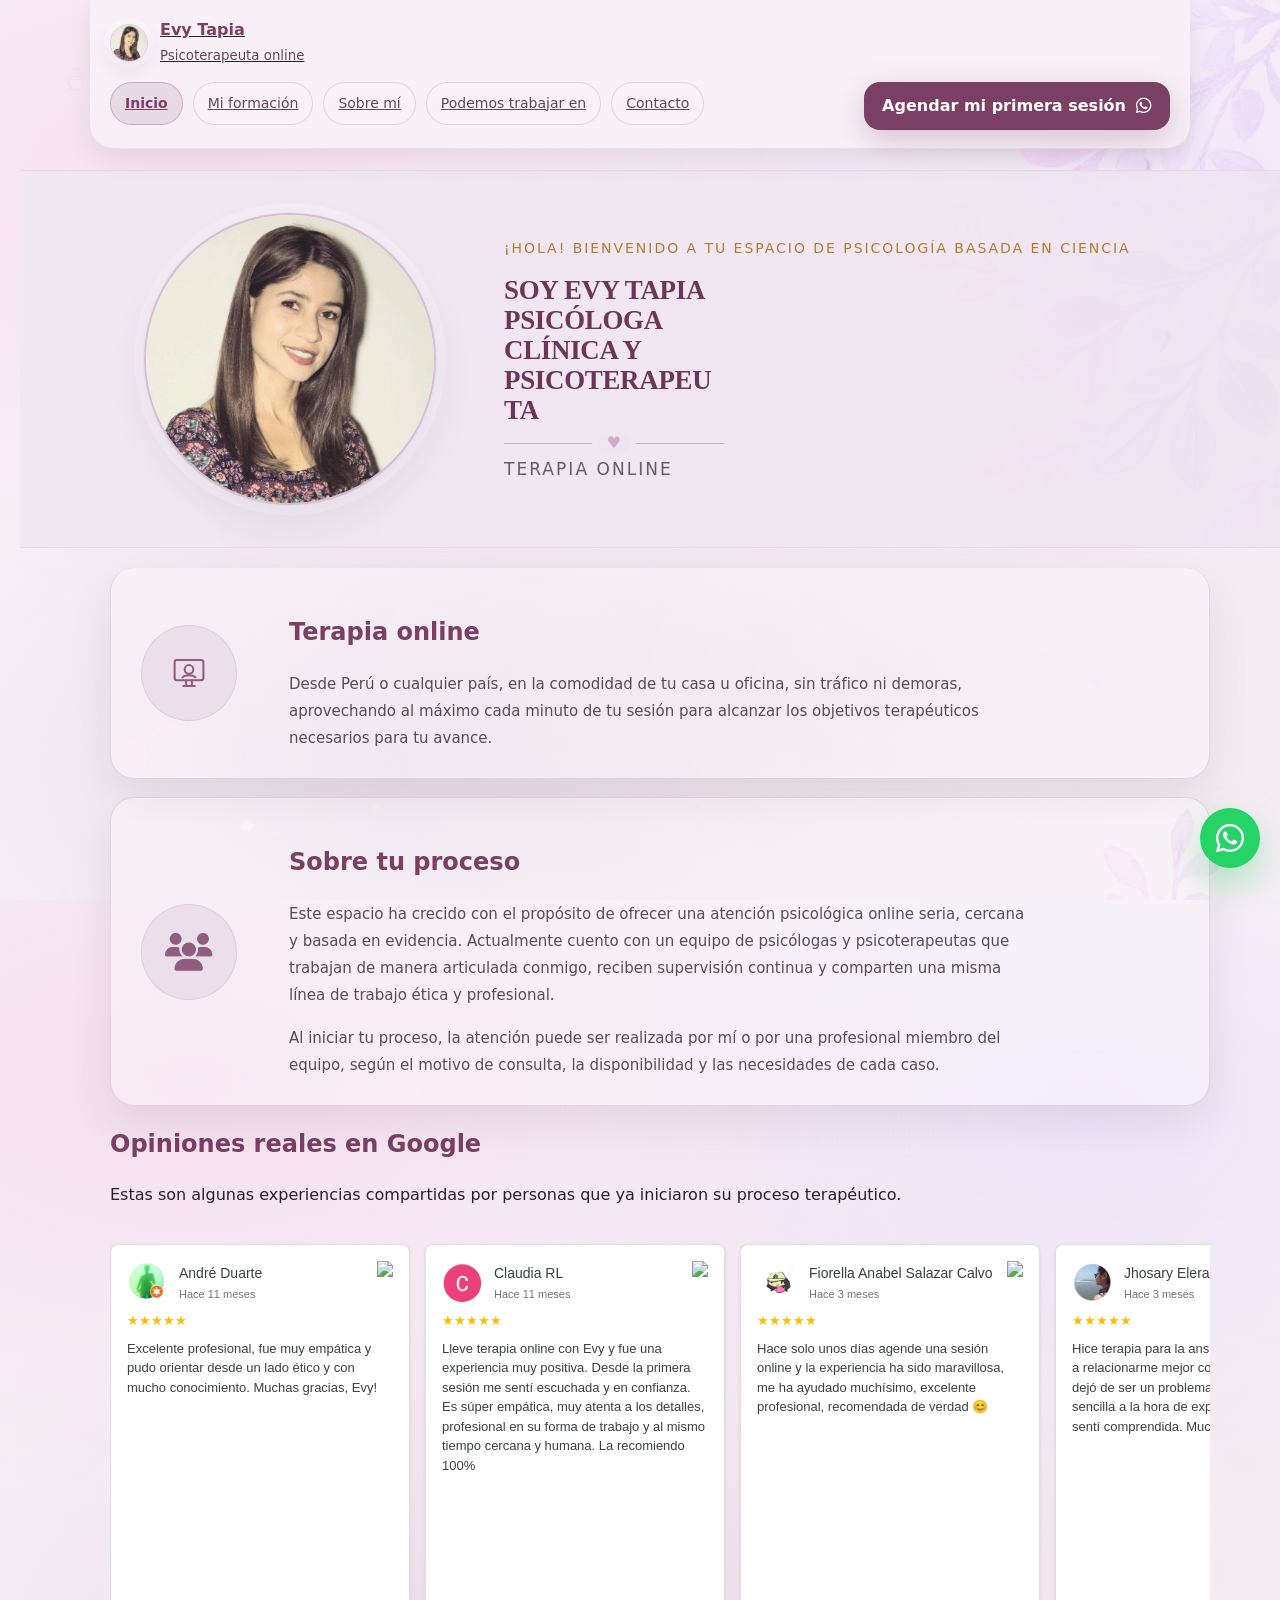
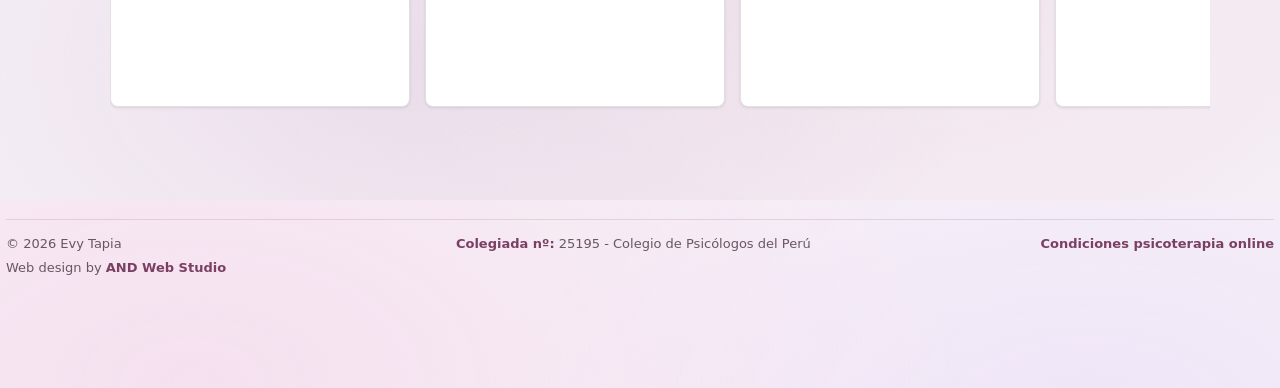
==== commit 102fd265: "Update head 010" ====
--- a/index.html
+++ b/index.html
@@ -1,79 +1,217 @@
 <!doctype html>
 <html lang="es">
+
 <head>
-	<!-- Google tag (gtag.js) -->
-    <script async src="https://www.googletagmanager.com/gtag/js?id=G-EVJXFKHW8Q"></script>
-    <script>
-		window.dataLayer = window.dataLayer || [];
-		function gtag(){dataLayer.push(arguments);}
-		gtag('js', new Date());
-		
-		gtag('config', 'G-EVJXFKHW8Q');
-	</script>
-	<!-- Define caracteres especiais e acentos corretamente -->
-	<meta charset="utf-8" />
-	<!-- Garante boa adaptação em telemóveis e tablets -->
-	<meta name="viewport" content="width=device-width,initial-scale=1" />
-	<!-- Título principal que pode aparecer no Google e no separador do browser -->
-	<title>Psicóloga online | Evy Tapia - Terapia basada en ciencia</title>
-	<!-- Descrição curta da página para motores de pesquisa e possíveis resultados no Google -->
-	<meta name="description" content="Psicóloga online en Perú y el extranjero (países hispanohablantes). Terapia basada en evidencia científica para ansiedad, rumia compleja, sobre pensamiento, depresión, regulación emocional, duelo y rupturas de pareja." />
-	<!-- Indica qual é a URL oficial/principal da página -->
-	<link rel="canonical" href="https://www.evytapiapsicologa.com/" />
-	<!-- Autoriza indexação da página e seguimento dos links -->
-	<meta name="robots" content="index, follow" />
-	<!-- Dados estruturados para motores de pesquisa -->
-	<script type="application/ld+json">
-	{
-		"@context": "https://schema.org",
-		"@type": "ProfessionalService",
-		"name": "Evy Tapia Psicóloga",
-		"url": "https://www.evytapiapsicologa.com/",
-		"image": "https://www.evytapiapsicologa.com/images/evy-avatar.jpg",
-		"description": "Psicóloga clínica y psicoterapeuta online. Terapia basada en ciencia para adolescentes, jóvenes y adultos.",
-		"email": "atendimento@evytapiapsicologa.com",
-		"telephone": "+51999230000",
-		"areaServed": [
-			"Peru",
-			"Online"
-		],
-		"availableLanguage": "Spanish",
-		"founder": {
-			"@type": "Person",
-			"name": "Evy Tapia",
-			"jobTitle": "Psicóloga clínica y psicoterapeuta"
-		},
-		"sameAs": [
-		"https://www.instagram.com/evytapia.psicologa/"
-		]
-	}
-	</script>
-
-	<!-- Open Graph: pré-visualização ao partilhar o site -->
-	<meta property="og:type" content="website" />
-	<meta property="og:title" content="Psicóloga online | Evy Tapia" />
-	<meta property="og:description" content="Psicóloga clínica y psicoterapeuta online. Terapia basada en ciencia para adolescentes, jóvenes y adultos." />
-	<meta property="og:url" content="https://www.evytapiapsicologa.com/" />
-	<meta property="og:image" content="https://www.evytapiapsicologa.com/images/evy-avatar.jpg" />
-	<meta property="og:site_name" content="Evy Tapia Psicóloga" />
-	<meta property="og:locale" content="es_ES" />
+
+  <!-- =========================================================
+       GOOGLE ANALYTICS 4
+       ========================================================= -->
+
+  <script async src="https://www.googletagmanager.com/gtag/js?id=G-EVJXFKHW8Q"></script>
+
+  <script>
+    window.dataLayer = window.dataLayer || [];
+
+    function gtag() {
+      dataLayer.push(arguments);
+    }
+
+    gtag('js', new Date());
+    gtag('config', 'G-EVJXFKHW8Q');
+  </script>
+
+
+  <!-- =========================================================
+       META
+       ========================================================= -->
+
+  <meta charset="utf-8" />
+
+  <meta
+    name="viewport"
+    content="width=device-width, initial-scale=1"
+  />
+
+  <title>
+    Psicóloga online | Evy Tapia - Terapia basada en ciencia
+  </title>
+
+  <meta
+    name="description"
+    content="Psicoterapia online basada en evidencia para ansiedad, estado de ánimo, regulación emocional y otras dificultades psicológicas. Atención en español en Perú y otros países."
+  />
+
+  <link
+    rel="canonical"
+    href="https://www.evytapiapsicologa.com/"
+  />
+
+  <meta
+    name="robots"
+    content="index, follow"
+  />
+
+
+  <!-- =========================================================
+       SCHEMA
+       ========================================================= -->
+
+  <script type="application/ld+json">
+  {
+    "@context": "https://schema.org",
+    "@type": "ProfessionalService",
+    "name": "Evy Tapia Psicóloga",
+    "url": "https://www.evytapiapsicologa.com/",
+    "image": "https://www.evytapiapsicologa.com/images/evy-avatar.jpg",
+    "description": "Psicoterapia online basada en evidencia para personas en Perú y otros países de habla hispana.",
+    "email": "atendimento@evytapiapsicologa.com",
+    "telephone": "+51999230000",
+    "areaServed": [
+      "Peru",
+      "Online"
+    ],
+    "availableLanguage": "Spanish",
+
+    "founder": {
+      "@type": "Person",
+      "name": "Evy Tapia",
+      "jobTitle": "Psicóloga clínica y psicoterapeuta"
+    },
+
+    "sameAs": [
+      "https://www.instagram.com/evytapia.psicologa/"
+    ]
+  }
+  </script>
+
+
+  <!-- =========================================================
+       OPEN GRAPH
+       ========================================================= -->
+
+  <meta
+    property="og:type"
+    content="website"
+  />
+
+  <meta
+    property="og:title"
+    content="Psicóloga online | Evy Tapia - Terapia basada en ciencia"
+  />
+
+  <meta
+    property="og:description"
+    content="Psicoterapia online basada en evidencia para ansiedad, estado de ánimo, regulación emocional y otras dificultades psicológicas."
+  />
+
+  <meta
+    property="og:url"
+    content="https://www.evytapiapsicologa.com/"
+  />
+
+  <meta
+    property="og:image"
+    content="https://www.evytapiapsicologa.com/images/evy-avatar.jpg"
+  />
+
+  <meta
+    property="og:image:alt"
+    content="Evy Tapia, psicóloga clínica y psicoterapeuta online"
+  />
+
+  <meta
+    property="og:site_name"
+    content="Evy Tapia Psicóloga"
+  />
+
+  <meta
+    property="og:locale"
+    content="es_ES"
+  />
+
+
+  <!-- =========================================================
+       TWITTER / X
+       ========================================================= -->
+
+  <meta
+    name="twitter:card"
+    content="summary_large_image"
+  />
+
+  <meta
+    name="twitter:title"
+    content="Psicóloga online | Evy Tapia - Terapia basada en ciencia"
+  />
+
+  <meta
+    name="twitter:description"
+    content="Psicoterapia online basada en evidencia para ansiedad, estado de ánimo, regulación emocional y otras dificultades psicológicas."
+  />
+
+  <meta
+    name="twitter:image"
+    content="https://www.evytapiapsicologa.com/images/evy-avatar.jpg"
+  />
+
+  <meta
+    name="twitter:image:alt"
+    content="Evy Tapia, psicóloga clínica y psicoterapeuta online"
+  />
+
+
+  <!-- =========================================================
+       CSS GLOBAL
+       ========================================================= -->
+
+  <link
+    rel="stylesheet"
+    href="/base.css"
+  />
+
+  <link
+    rel="stylesheet"
+    href="/components.css"
+  />
+
+  <link
+    rel="stylesheet"
+    href="/responsive.css"
+  />
+
+
+  <!-- =========================================================
+       FONT AWESOME
+       ========================================================= -->
+
+  <link
+    rel="stylesheet"
+    href="https://cdnjs.cloudflare.com/ajax/libs/font-awesome/6.5.0/css/all.min.css"
+  />
+
+</head>
+
+
+<body>
+
+
+<!-- =========================================================
+     HEADER PARTILHADO
+     Carregado através de /header.html e /header.js
+     ========================================================= -->
+
+<div id="header-container"></div>
+
+
+<!-- =========================================================
+     CONTEÚDO DA HOMEPAGE
+     ========================================================= -->
+
+<div class="wrap">
+
+  <!-- A PARTIR DAQUI ENTRA O CONTEÚDO ATUAL DO INDEX.HTML -->
+	<!-- Container geral da página -->
 	
-	<!-- Twitter / X Card -->
-	<meta name="twitter:card" content="summary_large_image" />
-	<meta name="twitter:title" content="Psicóloga online | Evy Tapia" />
-	<meta name="twitter:description" content="Psicóloga clínica y psicoterapeuta online. Terapia basada en ciencia para adolescentes, jóvenes y adultos." />
-	<meta name="twitter:image" content="https://www.evytapiapsicologa.com/images/evy-avatar.jpg" />
-	
-	<link rel="stylesheet" href="base.css" />
-	<link rel="stylesheet" href="components.css" />
-	<link rel="stylesheet" href="responsive.css" />
-	<link rel="stylesheet" href="https://cdnjs.cloudflare.com/ajax/libs/font-awesome/6.5.0/css/all.min.css"> <!-- Biblioteca de ícones Font Awesome -->
-</head>
-<body>
-	<!-- Evita que o header fixo tape o conteúdo -->
-	<div class="headerSpacer" id="headerSpacer"></div>
-	<!-- Container geral da página -->
-	<div class="wrap">
 		<!-- Header fixo com marca, menu e CTA -->
 		
 		<div id="header-container"></div>
